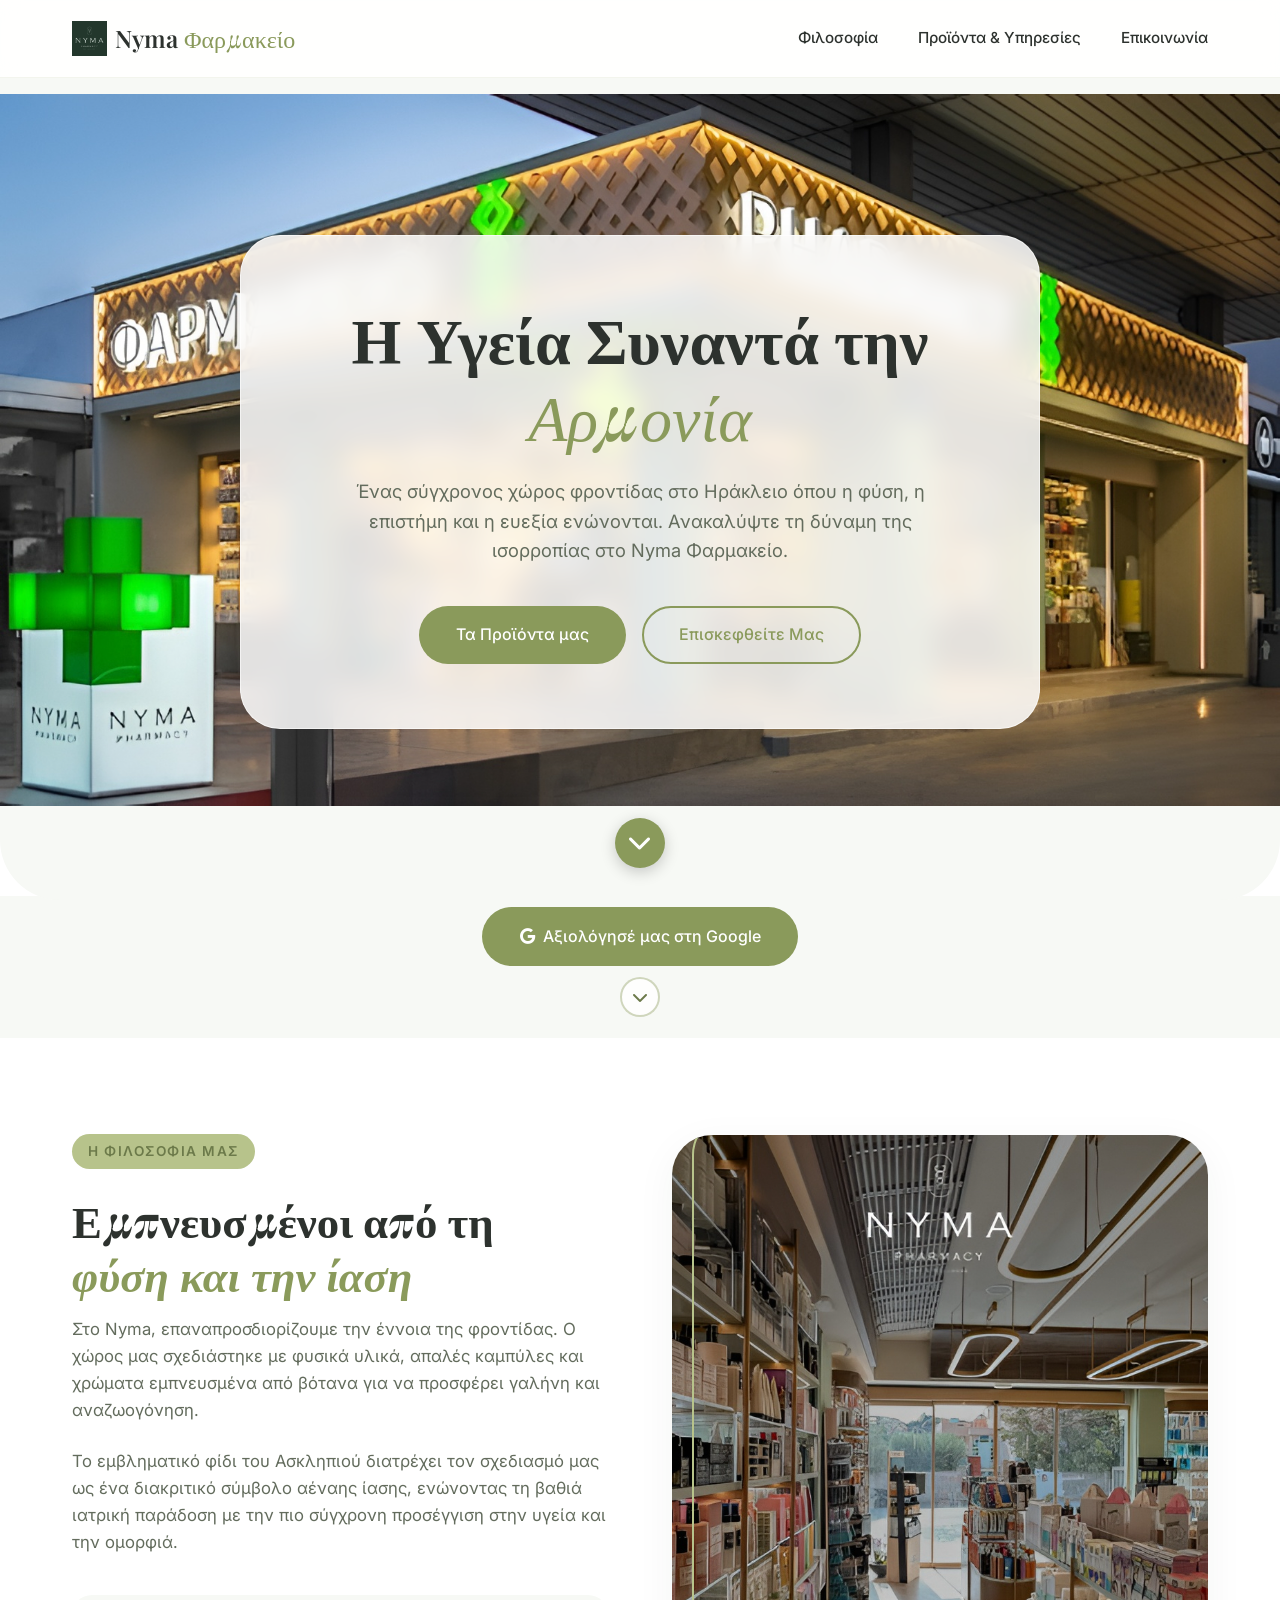
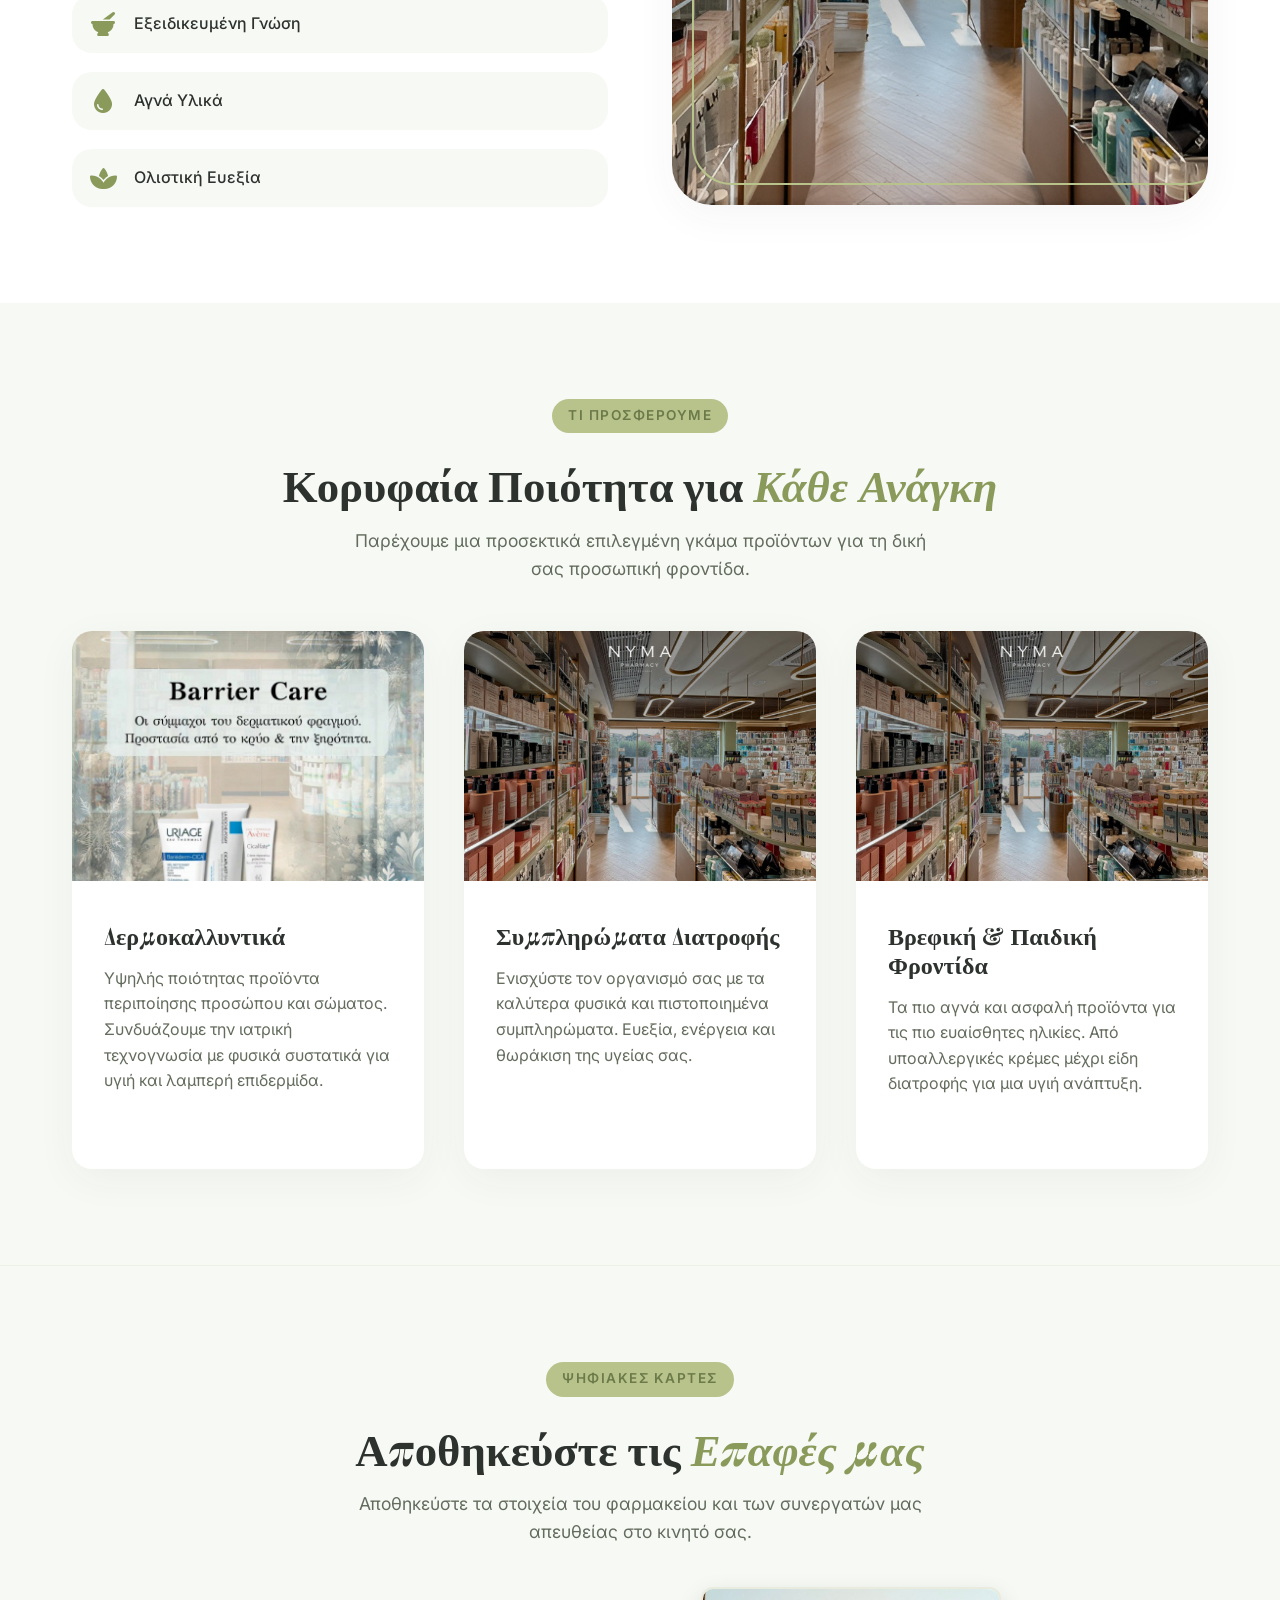
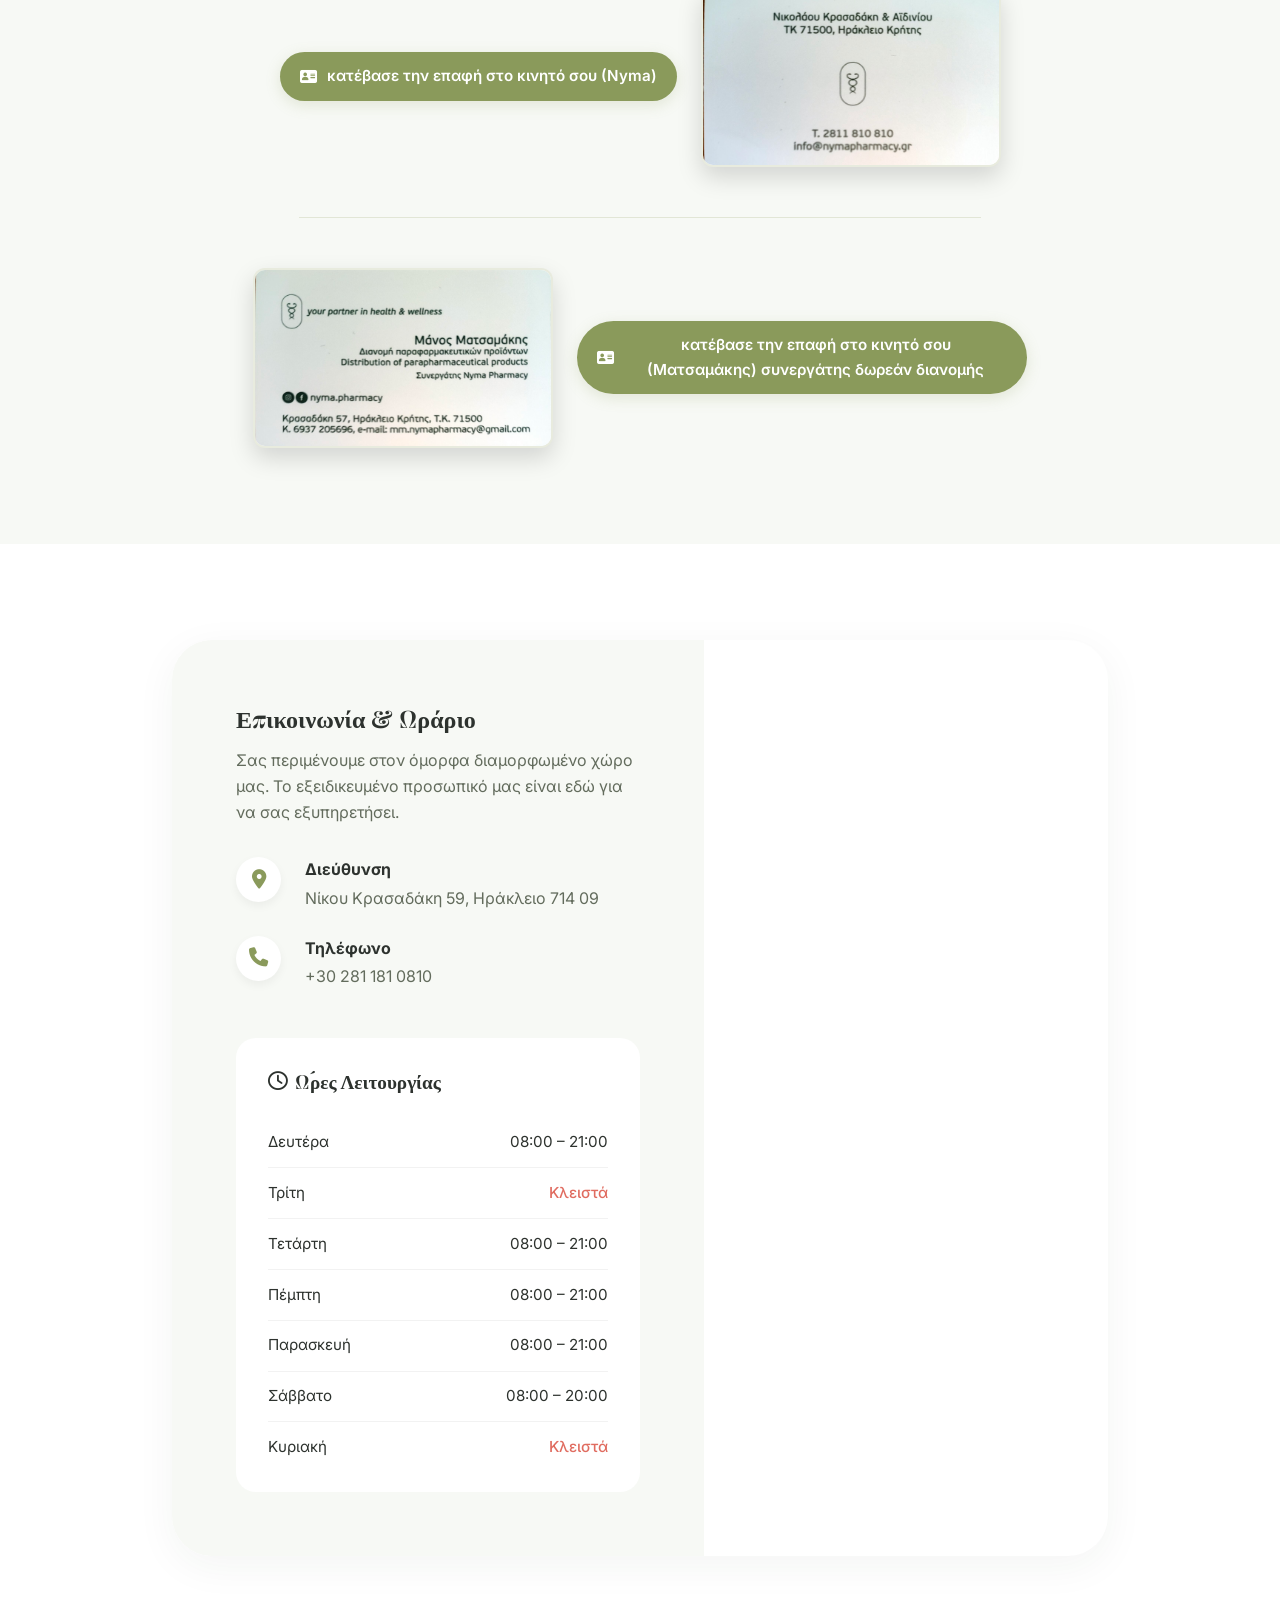
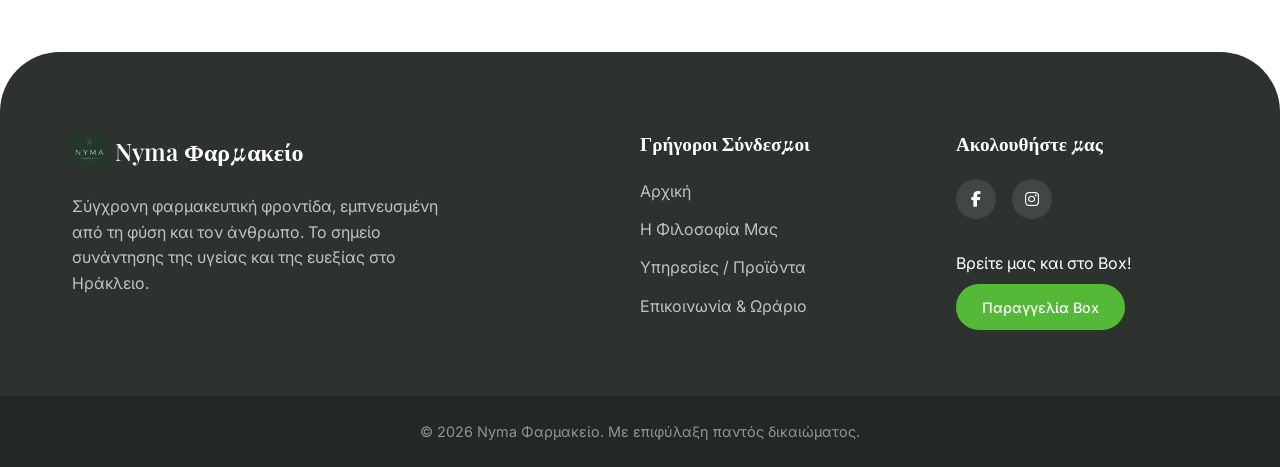
==== index.html @ ef1aa229 "Use real Nyma photos for service cards and remove stock imagery" ====
<!DOCTYPE html>
<html lang="el">
<head>
    <meta charset="UTF-8">
    <meta name="viewport" content="width=device-width, initial-scale=1.0">
    <title>Nyma Φαρμακείο | Ηράκλειο Κρήτης</title>
    <meta name="description" content="Nyma Φαρμακείο στο Ηράκλειο. Ευεξία, δερμοκαλλυντικά, συμπληρώματα διατροφής και βρεφική φροντίδα με επίκεντρο τον άνθρωπο και τη φύση.">
    
    <!-- Google Fonts -->
    <link rel="preconnect" href="https://fonts.googleapis.com">
    <link rel="preconnect" href="https://fonts.gstatic.com" crossorigin>
    <link href="https://fonts.googleapis.com/css2?family=Inter:wght@300;400;500;600&family=Playfair+Display:ital,wght@0,400;0,600;1,400&family=Montserrat:ital,wght@0,400;0,500;0,600;0,700;1,400;1,500&display=swap" rel="stylesheet">
    
    <!-- Font Awesome -->
    <link rel="stylesheet" href="https://cdnjs.cloudflare.com/ajax/libs/font-awesome/6.4.0/css/all.min.css">
    
    <link rel="stylesheet" href="assets/css/style.css?v=20260312b">
</head>
<body>

    <!-- Navigation -->
    <nav class="navbar" id="navbar">
        <div class="nav-container">
            <a href="#" class="logo">
                <img src="assets/images/real_logo.png" alt="Nyma" class="logo-icon" style="height: 35px; width: auto; object-fit: contain;">
                <span class="logo-text">Nyma <span class="logo-light">Φαρμακείο</span></span>
            </a>
            <div class="nav-links">
                <a href="#about">Φιλοσοφία</a>
                <a href="#services">Προϊόντα & Υπηρεσίες</a>
                <a href="#contact">Επικοινωνία</a>
            </div>
            <div class="mobile-menu-btn" id="mobileMenuBtn">
                <i class="fa-solid fa-bars"></i>
            </div>
        </div>
    </nav>

    <!-- Mobile Menu Overlay -->
    <div class="mobile-menu" id="mobileMenu">
        <div class="close-btn" id="closeMenuBtn"><i class="fa-solid fa-xmark"></i></div>
        <a href="#about" class="mobile-link">Φιλοσοφία</a>
        <a href="#services" class="mobile-link">Προϊόντα & Υπηρεσίες</a>
        <a href="#contact" class="mobile-link">Επικοινωνία</a>
    </div>

    <!-- Hero Section -->
    <header class="hero" id="home">
        <div class="hero-bg">
            <img src="assets/images/highres_storefront.png" alt="Εξωτερικό σύγχρονου φαρμακείου Nyma" class="hero-img" style="object-fit: contain; object-position: center; width: 100%; height: 100%; background-color: #f7f9f5;">
        </div>
        <div class="hero-content reveal-up">
            <div class="glass-card">
                <h1>Η Υγεία Συναντά την <span class="highlight">Αρμονία</span></h1>
                <p>Ένας σύγχρονος χώρος φροντίδας στο Ηράκλειο όπου η φύση, η επιστήμη και η ευεξία ενώνονται. Ανακαλύψτε τη δύναμη της ισορροπίας στο Nyma Φαρμακείο.</p>
                <div class="hero-buttons">
                    <a href="#services" class="btn btn-primary">Τα Προϊόντα μας</a>
                    <a href="#contact" class="btn btn-outline">Επισκεφθείτε Μας</a>
                </div>
            </div>
        </div>
        <div class="scroll-indicator">
            <a href="#about"><i class="fa-solid fa-chevron-down"></i></a>
        </div>
    </header>

    <!-- Quick Review CTA -->
    <section class="hero-review-strip">
        <div class="container text-center">
            <a href="https://search.google.com/local/writereview?placeid=ChIJ88dmMfpZmhQR6Gms7-CcqRM" target="_blank" rel="noopener noreferrer" class="btn btn-primary btn-review">
                <i class="fa-brands fa-google"></i>
                Αξιολόγησέ μας στη Google
            </a>
            <a href="#about" class="review-down-arrow" aria-label="Κάνε κύλιση προς τα κάτω">
                <i class="fa-solid fa-chevron-down"></i>
            </a>
        </div>
    </section>

    <!-- About Section -->
    <section class="about section-padding" id="about">
        <div class="container auto-grid">
            <div class="about-text reveal-left">
                <div class="section-badge">Η Φιλοσοφία Μας</div>
                <h2 class="section-title">Εμπνευσμένοι από τη <br><span>φύση και την ίαση</span></h2>
                <p>Στο Nyma, επαναπροσδιορίζουμε την έννοια της φροντίδας. Ο χώρος μας σχεδιάστηκε με φυσικά υλικά, απαλές καμπύλες και χρώματα εμπνευσμένα από βότανα για να προσφέρει γαλήνη και αναζωογόνηση.</p>
                <p>Το εμβληματικό φίδι του Ασκληπιού διατρέχει τον σχεδιασμό μας ως ένα διακριτικό σύμβολο αέναης ίασης, ενώνοντας τη βαθιά ιατρική παράδοση με την πιο σύγχρονη προσέγγιση στην υγεία και την ομορφιά.</p>
                <div class="about-features">
                    <div class="feature">
                        <i class="fa-solid fa-mortar-pestle"></i>
                        <span>Εξειδικευμένη Γνώση</span>
                    </div>
                    <div class="feature">
                        <i class="fa-solid fa-droplet"></i>
                        <span>Αγνά Υλικά</span>
                    </div>
                    <div class="feature">
                        <i class="fa-solid fa-spa"></i>
                        <span>Ολιστική Ευεξία</span>
                    </div>
                </div>
            </div>
            <div class="about-image-wrapper reveal-right">
                <div class="about-image-card">
                    <img src="assets/images/highres_interior.png" alt="Φαρμακείο Nyma - Φιλοσοφία">
                    <div class="aesthetic-shape"></div>
                </div>
            </div>
        </div>
    </section>

    <!-- Services/Products Section -->
    <section class="services section-padding bg-light" id="services">
        <div class="container">
            <div class="text-center reveal-up">
                <div class="section-badge">Τι Προσφέρουμε</div>
                <h2 class="section-title">Κορυφαία Ποιότητα για <span>Κάθε Ανάγκη</span></h2>
                <p class="section-subtitle">Παρέχουμε μια προσεκτικά επιλεγμένη γκάμα προϊόντων για τη δική σας προσωπική φροντίδα.</p>
            </div>
            
            <div class="services-grid mt-5">
                <!-- Card 1 -->
                <div class="service-card reveal-up" style="transition-delay: 0.1s;">
                    <div class="card-img-wrapper">
                        <img src="assets/images/skincare.jpg" alt="Δερμοκαλλυντικά που διατίθενται στο Nyma" class="card-img service-img-dermo">
                    </div>
                    <div class="card-content">
                        <h3>Δερμοκαλλυντικά</h3>
                        <p>Υψηλής ποιότητας προϊόντα περιποίησης προσώπου και σώματος. Συνδυάζουμε την ιατρική τεχνογνωσία με φυσικά συστατικά για υγιή και λαμπερή επιδερμίδα.</p>
                    </div>
                </div>
                
                <!-- Card 2 -->
                <div class="service-card reveal-up" style="transition-delay: 0.2s;">
                    <div class="card-img-wrapper">
                        <img src="assets/images/real_interior.jpg" alt="Συμπληρώματα διατροφής στο Nyma" class="card-img service-img-supplements">
                    </div>
                    <div class="card-content">
                        <h3>Συμπληρώματα Διατροφής</h3>
                        <p>Ενισχύστε τον οργανισμό σας με τα καλύτερα φυσικά και πιστοποιημένα συμπληρώματα. Ευεξία, ενέργεια και θωράκιση της υγείας σας.</p>
                    </div>
                </div>
                
                <!-- Card 3 -->
                <div class="service-card reveal-up" style="transition-delay: 0.3s;">
                    <div class="card-img-wrapper">
                        <img src="assets/images/real_interior.jpg" alt="Βρεφική και παιδική φροντίδα στο Nyma" class="card-img service-img-baby">
                    </div>
                    <div class="card-content">
                        <h3>Βρεφική & Παιδική Φροντίδα</h3>
                        <p>Τα πιο αγνά και ασφαλή προϊόντα για τις πιο ευαίσθητες ηλικίες. Από υποαλλεργικές κρέμες μέχρι είδη διατροφής για μια υγιή ανάπτυξη.</p>
                    </div>
                </div>
            </div>
        </div>
    </section>

    <!-- Digital Cards & VCF Downloads -->
    <section class="digital-cards section-padding bg-light" id="cards" style="background: #F7F9F5; border-top: 1px solid rgba(138, 154, 91, 0.1);">
        <div class="container text-center reveal-up">
            <div class="section-badge">Ψηφιακές Κάρτες</div>
            <h2 class="section-title">Αποθηκεύστε τις <span>Επαφές μας</span></h2>
            <p class="section-subtitle">Αποθηκεύστε τα στοιχεία του φαρμακείου και των συνεργατών μας απευθείας στο κινητό σας.</p>

            <div class="cards-wrapper" style="margin-top: 40px; align-items: stretch;">

                <div class="middle-block">
                    <a class="button" href="contact.vcf" download>
                        <i class="fa-solid fa-address-card"></i> κατέβασε την επαφή στο κινητό σου (Νyma)
                    </a>
                </div>

                <div class="card" style="box-shadow: 0 10px 25px rgba(0,0,0,0.15);">
                    <img src="Card_nyma.jpg" alt="Nyma Pharmacy (Back)">
                </div>
            </div>

            <div style="height: 1px; width: 60%; background: rgba(138, 154, 91, 0.2); margin: 50px auto;"></div>

            <div class="cards-wrapper">
                <div class="card" style="box-shadow: 0 10px 25px rgba(0,0,0,0.15);">
                    <img src="Card_Manos_Matsamakis.jpg" alt="Manos Matsamakis (Διανομή)">
                </div>
                <div class="middle-block">
                    <a class="button" href="matsamakis.vcf" download style="max-width: 450px;">
                        <i class="fa-solid fa-address-card"></i> κατέβασε την επαφή στο κινητό σου (Ματσαμάκης) συνεργάτης δωρεάν διανομής
                    </a>
                </div>
            </div>
        </div>
    </section>

    <!-- Info & Map Section -->
    <section class="contact section-padding" id="contact">
        <div class="container container-narrow reveal-up">
            <div class="contact-card">
                <div class="contact-info">
                    <h2>Επικοινωνία & Ωράριο</h2>
                    <p class="contact-desc">Σας περιμένουμε στον όμορφα διαμορφωμένο χώρο μας. Το εξειδικευμένο προσωπικό μας είναι εδώ για να σας εξυπηρετήσει.</p>
                    
                    <ul class="contact-details">
                        <li>
                            <div class="icon-box"><i class="fa-solid fa-location-dot"></i></div>
                            <div>
                                <strong>Διεύθυνση</strong>
                                <span>Νίκου Κρασαδάκη 59, Ηράκλειο 714 09</span>
                            </div>
                        </li>
                        <li>
                            <div class="icon-box"><i class="fa-solid fa-phone"></i></div>
                            <div>
                                <strong>Τηλέφωνο</strong>
                                <span><a href="tel:+302811810810">+30 281 181 0810</a></span>
                            </div>
                        </li>
                    </ul>

                    <div class="hours-box">
                        <h4 class="hours-title"><i class="fa-regular fa-clock"></i> Ώρες Λειτουργίας</h4>
                        <ul class="hours-list">
                            <li><span>Δευτέρα</span> <span>08:00 – 21:00</span></li>
                            <li><span>Τρίτη</span> <span class="closed">Κλειστά</span></li>
                            <li><span>Τετάρτη</span> <span>08:00 – 21:00</span></li>
                            <li><span>Πέμπτη</span> <span>08:00 – 21:00</span></li>
                            <li><span>Παρασκευή</span> <span>08:00 – 21:00</span></li>
                            <li><span>Σάββατο</span> <span>08:00 – 20:00</span></li>
                            <li><span>Κυριακή</span> <span class="closed">Κλειστά</span></li>
                        </ul>
                    </div>
                </div>
                <div class="contact-map">
                    <iframe src="https://maps.google.com/maps?width=100%25&amp;height=600&amp;hl=en&amp;q=%CE%9D%CE%AF%CE%BA%CE%BF%CF%85%20%CE%9A%CF%81%CE%B1%CF%83%CE%B1%CE%B4%CE%AC%CE%BA%CE%B7%2059,%20%CE%97%CF%81%CE%AC%CE%BA%CE%BB%CE%B5%CE%B9%CE%BF%20714%2009+(Nyma%20Pharmacy)&amp;t=&amp;z=17&amp;ie=UTF8&amp;iwloc=B&amp;output=embed" width="100%" height="100%" style="border:0;" allowfullscreen="" loading="lazy" referrerpolicy="no-referrer-when-downgrade"></iframe>
                </div>
            </div>
        </div>
    </section>

    <!-- Footer -->
    <footer class="footer">
        <div class="container footer-content">
            <div class="footer-brand">
                <a href="#" class="logo footer-logo">
                    <img src="assets/images/real_logo.png" alt="Nyma" class="logo-icon" style="height: 35px; width: auto; object-fit: contain;">
                    <span class="logo-text">Nyma Φαρμακείο</span>
                </a>
                <p>Σύγχρονη φαρμακευτική φροντίδα, εμπνευσμένη από τη φύση και τον άνθρωπο. Το σημείο συνάντησης της υγείας και της ευεξίας στο Ηράκλειο.</p>
            </div>
            <div class="footer-links">
                <h4>Γρήγοροι Σύνδεσμοι</h4>
                <ul>
                    <li><a href="#home">Αρχική</a></li>
                    <li><a href="#about">Η Φιλοσοφία Μας</a></li>
                    <li><a href="#services">Υπηρεσίες / Προϊόντα</a></li>
                    <li><a href="#contact">Επικοινωνία & Ωράριο</a></li>
                </ul>
            </div>
            <div class="footer-social">
                <h4>Ακολουθήστε μας</h4>
                <div class="social-icons">
                    <a href="https://www.facebook.com/nyma.pharmacy" target="_blank" rel="noopener noreferrer"><i class="fa-brands fa-facebook-f"></i></a>
                    <a href="https://www.instagram.com/nyma_pharmacy/" target="_blank" rel="noopener noreferrer"><i class="fa-brands fa-instagram"></i></a>
                </div>
                <div class="wolt-delivery">
                    <p>Βρείτε μας και στο Box!</p>
                    <a href="https://box.gr/delivery/irakleio-kritis/nyma-pharmacy/" target="_blank" rel="noopener noreferrer" class="btn btn-primary btn-sm mt-2" style="background-color: #55b938; border-color: #55b938; color: white;">Παραγγελία Box</a>
                </div>
            </div>
        </div>
        <div class="footer-bottom">
            <div class="container text-center">
                <p>&copy; 2026 Nyma Φαρμακείο. Με επιφύλαξη παντός δικαιώματος.</p>
            </div>
        </div>
    </footer>

    <!-- Floating Mobile Action Bar -->
    <div class="mobile-action-bar">
        <a href="tel:+302811810810" class="action-item"><i class="fa-solid fa-phone"></i><span>Κλήση</span></a>
        <a href="https://maps.google.com/?q=Nikos+Krasadaki+59,+Iraklio+714+09" target="_blank" class="action-item"><i class="fa-solid fa-location-dot"></i><span>Χάρτης</span></a>
        <a href="https://box.gr/delivery/irakleio-kritis/nyma-pharmacy/" target="_blank" class="action-item box-btn"><i class="fa-solid fa-box"></i><span>Box</span></a>
        <a href="https://search.google.com/local/writereview?placeid=ChIJ88dmMfpZmhQR6Gms7-CcqRM" target="_blank" rel="noopener noreferrer" class="action-item review-btn"><i class="fa-brands fa-google"></i><span>Review</span></a>
        <a href="contact.vcf" download class="action-item"><i class="fa-solid fa-address-card"></i><span>Επαφή</span></a>
    </div>

    <script src="assets/js/main.js?v=20260312b"></script>
</body>
</html>
---- assets/css/style.css ----
/* variables */
:root {
    /* Colors */
    --primary: #8A9A5B; /* Sage Green */
    --primary-dark: #6C7A4A;
    --primary-light: #B7C38B;
    --bg-light: #F7F9F5; /* Soft beige/green tint */
    --bg-white: #FFFFFF;
    --text-main: #2D322E; /* Dark olive */
    --text-muted: #636C5D;
    
    /* Typography */
    --font-heading: 'Playfair Display', serif;
    --font-body: 'Inter', sans-serif;
    
    /* Spacing & Utilities */
    --radius-sm: 8px;
    --radius-md: 20px;
    --radius-lg: 40px;
    --radius-pill: 100px;
    --shadow-soft: 0 10px 40px rgba(45, 50, 46, 0.05);
    --shadow-hover: 0 15px 50px rgba(138, 154, 91, 0.15);
    --transition: all 0.4s cubic-bezier(0.16, 1, 0.3, 1);
}

/* Reset & Base */
* {
    margin: 0;
    padding: 0;
    box-sizing: border-box;
}

html {
    scroll-behavior: smooth;
    font-size: 16px;
}

body {
    font-family: var(--font-body);
    color: var(--text-main);
    background-color: var(--bg-white);
    line-height: 1.6;
    overflow-x: hidden;
}

h1, h2, h3, h4, h5, h6 {
    font-family: var(--font-heading);
    color: var(--text-main);
    line-height: 1.2;
}

a {
    text-decoration: none;
    color: inherit;
    transition: var(--transition);
}

ul {
    list-style: none;
}

/* Utilities */
.container {
    max-width: 1200px;
    margin: 0 auto;
    padding: 0 2rem;
}

.container-narrow {
    max-width: 1000px;
}

.section-padding {
    padding: 6rem 0;
}

.text-center {
    text-align: center;
}

.mt-2 { margin-top: 0.5rem; }
.mt-5 { margin-top: 3rem; }

.bg-light {
    background-color: var(--bg-light);
}

.section-title {
    font-size: 2.8rem;
    margin-bottom: 1rem;
}

.section-title span {
    color: var(--primary);
    font-style: italic;
}

.section-subtitle {
    font-size: 1.1rem;
    color: var(--text-muted);
    max-width: 600px;
    margin: 0 auto;
}

.section-badge {
    display: inline-block;
    padding: 0.4rem 1rem;
    background-color: var(--primary-light);
    color: var(--primary-dark);
    font-size: 0.85rem;
    font-weight: 600;
    text-transform: uppercase;
    letter-spacing: 1.5px;
    border-radius: var(--radius-pill);
    margin-bottom: 1.5rem;
}

/* Typography styles */
.highlight {
    color: var(--primary);
    font-style: italic;
    font-weight: 500;
}

/* Buttons */
.btn {
    display: inline-block;
    padding: 0.9rem 2.2rem;
    font-weight: 500;
    border-radius: var(--radius-pill);
    cursor: pointer;
    text-align: center;
    border: 2px solid transparent;
}

.btn-sm {
    padding: 0.6rem 1.5rem;
    font-size: 0.9rem;
}

.btn-primary {
    background-color: var(--primary);
    color: white;
}

.btn-primary:hover {
    background-color: var(--primary-dark);
    transform: translateY(-2px);
    box-shadow: 0 8px 20px rgba(138, 154, 91, 0.3);
}

.btn-outline {
    background-color: transparent;
    border-color: var(--primary);
    color: var(--primary);
}

.btn-outline:hover {
    background-color: var(--primary);
    color: white;
}

/* Navbar */
.navbar {
    position: fixed;
    top: 0;
    left: 0;
    width: 100%;
    z-index: 1000;
    background-color: rgba(255, 255, 255, 0.9);
    backdrop-filter: blur(10px);
    -webkit-backdrop-filter: blur(10px);
    padding: 1.2rem 0;
    transition: var(--transition);
    border-bottom: 1px solid rgba(138, 154, 91, 0.1);
}

.navbar.scrolled {
    padding: 0.8rem 0;
    box-shadow: var(--shadow-soft);
}

.nav-container {
    max-width: 1200px;
    margin: 0 auto;
    padding: 0 2rem;
    display: flex;
    justify-content: space-between;
    align-items: center;
}

.logo {
    display: flex;
    align-items: center;
    gap: 0.5rem;
    font-family: var(--font-heading);
    font-size: 1.5rem;
    font-weight: 600;
}

.logo-icon {
    color: var(--primary);
    font-size: 1.4rem;
}

.logo-light {
    font-weight: 400;
    color: var(--primary);
}

.nav-links {
    display: flex;
    gap: 2.5rem;
}

.nav-links a {
    font-size: 0.95rem;
    font-weight: 500;
    color: var(--text-main);
    position: relative;
}

.nav-links a::after {
    content: '';
    position: absolute;
    bottom: -4px;
    left: 0;
    width: 0;
    height: 2px;
    background-color: var(--primary);
    transition: var(--transition);
}

.nav-links a:hover::after, .nav-links a.active::after {
    width: 100%;
}

.nav-links a:hover, .nav-links a.active {
    color: var(--primary);
}

.mobile-menu-btn {
    display: none;
    font-size: 1.5rem;
    cursor: pointer;
    color: var(--text-main);
}

/* Mobile Menu */
.mobile-menu {
    position: fixed;
    top: 0;
    right: -100%;
    width: 100%;
    height: 100vh;
    background-color: var(--bg-white);
    z-index: 2000;
    display: flex;
    flex-direction: column;
    justify-content: center;
    align-items: center;
    gap: 2rem;
    transition: var(--transition);
}

.mobile-menu.active {
    right: 0;
}

.close-btn {
    position: absolute;
    top: 2rem;
    right: 2rem;
    font-size: 1.8rem;
    cursor: pointer;
}

.mobile-link {
    font-family: var(--font-heading);
    font-size: 2rem;
    font-weight: 500;
}

.mobile-link:hover {
    color: var(--primary);
}

/* Hero Section */
.hero {
    position: relative;
    min-height: 100vh;
    display: flex;
    align-items: center;
    justify-content: center;
    padding: 6rem 2rem 2rem;
    border-bottom-left-radius: 60px;
    border-bottom-right-radius: 60px;
    overflow: hidden;
}

.hero-bg {
    position: absolute;
    top: 0;
    left: 0;
    width: 100%;
    height: 100%;
    z-index: 1;
}

.hero-img {
    width: 100%;
    height: 100%;
    object-fit: cover;
    object-position: center;
}

/* Glassmorphism card for hero */
.hero-content {
    position: relative;
    z-index: 2;
    width: 100%;
    max-width: 800px;
}

.glass-card {
    background: rgba(255, 255, 255, 0.85);
    backdrop-filter: blur(12px);
    -webkit-backdrop-filter: blur(12px);
    padding: 4rem 3rem;
    border-radius: var(--radius-lg);
    border: 1px solid rgba(255, 255, 255, 0.6);
    box-shadow: 0 25px 50px rgba(0,0,0,0.1);
    text-align: center;
}

.hero h1 {
    font-size: 4rem;
    margin-bottom: 1.5rem;
}

.hero p {
    font-size: 1.15rem;
    color: var(--text-muted);
    margin-bottom: 2.5rem;
    max-width: 600px;
    margin-left: auto;
    margin-right: auto;
}

.hero-buttons {
    display: flex;
    justify-content: center;
    gap: 1rem;
}

.hero-review-strip {
    background: var(--bg-light);
    padding: 0.7rem 0 1.35rem;
    margin-top: -0.25rem;
}

.review-down-arrow {
    margin: 0.7rem auto 0;
    width: 40px;
    height: 40px;
    border-radius: 50%;
    display: flex;
    align-items: center;
    justify-content: center;
    color: var(--primary-dark);
    border: 2px solid rgba(138, 154, 91, 0.4);
    background: rgba(255, 255, 255, 0.8);
    animation: reviewArrowBounce 1.8s infinite;
}

.review-down-arrow:hover {
    background: rgba(255, 255, 255, 1);
    border-color: rgba(138, 154, 91, 0.7);
}

@keyframes reviewArrowBounce {
    0%, 20%, 50%, 80%, 100% { transform: translateY(0); }
    40% { transform: translateY(6px); }
    60% { transform: translateY(3px); }
}

.scroll-indicator {
    position: absolute;
    bottom: 2rem;
    left: 50%;
    transform: translateX(-50%);
    z-index: 2;
    animation: bounce 2s infinite;
    font-size: 1.5rem;
    color: white;
    background: var(--primary);
    width: 50px;
    height: 50px;
    display: flex;
    align-items: center;
    justify-content: center;
    border-radius: 50%;
    box-shadow: 0 4px 15px rgba(0,0,0,0.2);
}

@keyframes bounce {
    0%, 20%, 50%, 80%, 100% { transform: translateY(0) translateX(-50%); }
    40% { transform: translateY(-15px) translateX(-50%); }
    60% { transform: translateY(-7px) translateX(-50%); }
}

/* Auto Grid (About) */
.auto-grid {
    display: grid;
    grid-template-columns: 1fr 1fr;
    gap: 4rem;
    align-items: center;
}

.about-text p {
    color: var(--text-muted);
    margin-bottom: 1.5rem;
    font-size: 1.05rem;
}

.about-features {
    display: grid;
    grid-template-columns: 1fr;
    gap: 1.2rem;
    margin-top: 2.5rem;
}

.feature {
    display: flex;
    align-items: center;
    gap: 1rem;
    padding: 1rem;
    background-color: var(--bg-light);
    border-radius: var(--radius-md);
    font-weight: 500;
}

.feature i {
    color: var(--primary);
    font-size: 1.5rem;
    width: 30px;
    text-align: center;
}

.about-image-wrapper {
    position: relative;
}

.about-image-card {
    position: relative;
    border-radius: var(--radius-lg);
    overflow: hidden;
    box-shadow: var(--shadow-soft);
    z-index: 2;
    aspect-ratio: 4/5;
}

.about-image-card img {
    width: 100%;
    height: 100%;
    object-fit: cover;
}

.aesthetic-shape {
    position: absolute;
    top: -20px;
    right: -20px;
    width: 100%;
    height: 100%;
    border: 2px solid var(--primary-light);
    border-radius: var(--radius-lg);
    z-index: 1;
}

/* Services section */
.services-grid {
    display: grid;
    grid-template-columns: repeat(3, 1fr);
    gap: 2.5rem;
}

.service-card {
    background: var(--bg-white);
    border-radius: var(--radius-md);
    overflow: hidden;
    box-shadow: var(--shadow-soft);
    position: relative;
    transition: var(--transition);
    height: 100%;
    display: flex;
    flex-direction: column;
}

.service-card:hover {
    transform: translateY(-10px);
    box-shadow: var(--shadow-hover);
}

.card-img-wrapper {
    height: 250px;
    overflow: hidden;
}

.card-img {
    width: 100%;
    height: 100%;
    object-fit: cover;
    transition: transform 0.6s ease;
}

.service-img-dermo {
    object-position: center;
}

.service-img-supplements {
    object-position: 68% center;
}

.service-img-baby {
    object-position: 88% center;
}

.service-card:hover .card-img {
    transform: scale(1.05);
}

.card-content {
    padding: 2.5rem 2rem;
    flex-grow: 1;
    display: flex;
    flex-direction: column;
}

.card-content h3 {
    font-size: 1.5rem;
    margin-bottom: 1rem;
}

.card-content p {
    color: var(--text-muted);
    margin-bottom: 2rem;
    flex-grow: 1;
}

.card-link {
    color: var(--primary);
    font-weight: 600;
    display: flex;
    align-items: center;
    gap: 0.5rem;
    text-transform: uppercase;
    font-size: 0.85rem;
    letter-spacing: 1px;
}

.card-link i {
    transition: var(--transition);
}

.card-link:hover i {
    transform: translateX(5px);
}

/* Digital Cards Section */
.cards-wrapper {
    display: flex;
    flex-direction: row;
    flex-wrap: wrap;
    gap: 24px;
    justify-content: center;
    align-items: center;
    width: 100%;
}

/* Image Cards */
.card {
    width: 300px; /* Reduced from 320px */
    height: 180px; /* Reduced from 200px to maintain aspect ratio */
    border-radius: 12px;
    overflow: hidden;
    background: #ffffff;
    border: 2px solid rgba(138, 154, 91, 0.2);
    display: flex;
    justify-content: center;
    align-items: center;
}

.card img {
    width: 100%;
    height: 100%;
    object-fit: cover;
    display: block;
}

/* Pure HTML/CSS Business Cards */
.biz-card {
    background: #ffffff;
    width: 400px; /* Closer to business card aspect ratio 85x55 = ~1.54 */
    height: 250px;
    border-radius: 12px;
    box-shadow: 0 10px 30px rgba(0,0,0,0.06);
    position: relative;
    font-family: 'Montserrat', sans-serif;
    color: #2F3E35; /* Authentic print dark muted green */
    border: 1px solid rgba(0,0,0,0.04);
    text-align: left;
    box-sizing: border-box;
    display: flex;
    flex-direction: column;
}

/* Nyma Card */
.nyma-card {
    text-align: center;
    padding: 35px 30px;
    justify-content: space-between;
}
.nyma-card .n-top {
    font-size: 0.9rem;
    font-weight: 500;
    line-height: 1.5;
    letter-spacing: 0.2px;
}
.nyma-card .n-middle {
    margin: 15px 0;
    display: flex;
    justify-content: center;
    align-items: center;
}
.nyma-card .n-bottom {
    font-size: 0.85rem;
    font-weight: 500;
    line-height: 1.6;
    letter-spacing: 0.3px;
}

/* Matsamakis Card */
.matsamakis-card {
    padding: 30px;
}
.matsamakis-card .m-top {
    position: absolute;
    top: 25px;
    left: 25px;
    display: flex;
    align-items: center;
    gap: 12px;
}
.m-logo {
    display: flex;
    align-items: center;
    justify-content: center;
    color: #2F3E35;
}
.m-slogan {
    font-style: italic;
    font-size: 0.8rem;
    font-weight: 500;
    letter-spacing: 0.2px;
    color: #2F3E35;
    margin-top: 2px;
}

.matsamakis-card .m-middle {
    text-align: right;
    margin-top: 45px; /* Push down to middle right */
    width: 100%;
}
.matsamakis-card .m-name {
    font-size: 1.3rem;
    font-weight: 600;
    letter-spacing: 0.3px;
    margin-bottom: 2px;
}
.matsamakis-card .m-role {
    font-size: 0.8rem;
    font-weight: 500;
    margin-bottom: 1px;
}
.matsamakis-card .m-role-eng {
    font-size: 0.75rem;
    font-weight: 400;
    margin-bottom: 6px;
}
.matsamakis-card .m-company {
    font-size: 0.8rem;
    font-weight: 600;
}

.matsamakis-card .m-bottom {
    position: absolute;
    bottom: 25px;
    left: 25px;
    right: 25px;
    font-size: 0.75rem;
    font-weight: 500;
    line-height: 1.5;
    letter-spacing: 0.2px;
    display: flex;
    flex-direction: column;
    align-items: flex-start;
}
.matsamakis-card .m-social {
    display: flex;
    align-items: center;
    gap: 8px;
    margin-bottom: 10px;
    font-weight: 600;
    font-size: 0.85rem;
}
.m-icon {
    background-color: #2F3E35;
    color: #ffffff;
    border-radius: 50%;
    width: 20px;
    height: 20px;
    display: inline-flex;
    align-items: center;
    justify-content: center;
    font-size: 0.65rem;
}
.m-address, .m-phone {
    width: 100%;
    text-align: left;
}

.middle-block {
    display: flex;
    flex-direction: column;
    align-items: center;
    justify-content: center;
    min-width: 250px;
    text-align: center;
    gap: 12px;
}

.button {
    display: flex;
    align-items: center;
    justify-content: center;
    gap: 10px;
    width: 100%;
    padding: 12px 20px;
    border-radius: var(--radius-pill);
    border: none;
    background: var(--primary);
    color: #ffffff;
    font-size: 0.95rem;
    font-weight: 600;
    text-decoration: none;
    transition: var(--transition);
    box-shadow: 0 4px 15px rgba(138, 154, 91, 0.2);
}

.button:hover {
    background: var(--primary-dark);
    transform: translateY(-2px);
    box-shadow: 0 8px 20px rgba(138, 154, 91, 0.3);
}

.btn-box { background: #55b938; box-shadow: 0 4px 15px rgba(85, 185, 56, 0.2); }
.btn-box:hover { background: #4ca632; }

.hint {
    font-size: 0.8rem;
    color: var(--text-muted);
    max-width: 240px;
    margin-top: 5px;
}

/* Info Section */
.contact-card {
    display: flex;
    background: var(--bg-white);
    border-radius: var(--radius-lg);
    overflow: hidden;
    box-shadow: var(--shadow-soft);
}

.contact-info {
    flex: 1;
    padding: 4rem;
    background-color: var(--bg-light);
}

.contact-map {
    flex: 1;
    min-height: 400px;
}

.contact-desc {
    color: var(--text-muted);
    margin: 1rem 0 2rem;
}

.contact-details {
    margin-bottom: 3rem;
}

.contact-details li {
    display: flex;
    align-items: flex-start;
    gap: 1.5rem;
    margin-bottom: 1.5rem;
}

.icon-box {
    width: 45px;
    height: 45px;
    background-color: var(--bg-white);
    border-radius: 50%;
    display: flex;
    align-items: center;
    justify-content: center;
    color: var(--primary);
    font-size: 1.2rem;
    box-shadow: 0 4px 10px rgba(0,0,0,0.05);
}

.contact-details strong {
    display: block;
    margin-bottom: 0.2rem;
}

.contact-details span {
    color: var(--text-muted);
}

.btn-review {
    display: inline-flex;
    align-items: center;
    gap: 0.5rem;
}

.hours-box {
    background: var(--bg-white);
    padding: 2rem;
    border-radius: var(--radius-md);
}

.hours-title {
    display: flex;
    align-items: center;
    gap: 0.5rem;
    margin-bottom: 1.5rem;
    font-size: 1.2rem;
}

.hours-list li {
    display: flex;
    justify-content: space-between;
    padding: 0.8rem 0;
    border-bottom: 1px solid rgba(0,0,0,0.05);
    font-size: 0.95rem;
}

.hours-list li:last-child {
    border-bottom: none;
    padding-bottom: 0;
}

.closed {
    color: #e06c60;
    font-weight: 500;
}

/* Footer */
.footer {
    background-color: var(--text-main);
    color: white;
    padding: 5rem 0 0;
    border-top-left-radius: 60px;
    border-top-right-radius: 60px;
}

.footer-content {
    display: grid;
    grid-template-columns: 2fr 1fr 1fr;
    gap: 4rem;
    margin-bottom: 4rem;
}

.footer-logo {
    color: white;
    margin-bottom: 1.5rem;
}

.footer-logo .logo-light {
    color: var(--primary-light);
}

.footer-brand p {
    color: rgba(255, 255, 255, 0.7);
    max-width: 400px;
}

.footer h4 {
    font-size: 1.2rem;
    margin-bottom: 1.5rem;
    font-family: var(--font-heading);
    color: white;
}

.footer-links ul li {
    margin-bottom: 0.8rem;
}

.footer-links a {
    color: rgba(255, 255, 255, 0.7);
}

.footer-links a:hover {
    color: var(--primary-light);
    padding-left: 5px;
}

.social-icons {
    display: flex;
    gap: 1rem;
    margin-bottom: 2rem;
}

.social-icons a {
    width: 40px;
    height: 40px;
    border-radius: 50%;
    background: rgba(255,255,255,0.1);
    display: flex;
    align-items: center;
    justify-content: center;
    color: white;
}

.social-icons a:hover {
    background: var(--primary);
    transform: translateY(-3px);
}

.footer-bottom {
    background-color: rgba(0,0,0,0.2);
    padding: 1.5rem 0;
    font-size: 0.9rem;
    color: rgba(255,255,255,0.5);
}

/* Animations */
.reveal-up {
    opacity: 0;
    transform: translateY(40px);
    transition: all 0.8s ease-out;
}

.reveal-left {
    opacity: 0;
    transform: translateX(-40px);
    transition: all 0.8s ease-out;
}

.reveal-right {
    opacity: 0;
    transform: translateX(40px);
    transition: all 0.8s ease-out;
}

.reveal-up.active, 
.reveal-left.active, 
.reveal-right.active {
    opacity: 1;
    transform: translate(0);
}

/* Media Queries */
@media (max-width: 1024px) {
    .hero h1 { font-size: 3.2rem; }
    .auto-grid { gap: 2rem; }
    .contact-card { flex-direction: column; }
    .contact-map { min-height: 300px; }
    
    .cards-wrapper { flex-direction: column; gap: 30px; }
    .card { width: 100%; max-width: 380px; height: auto; aspect-ratio: 1.6 / 1; }
    .middle-block { width: 100%; max-width: 380px; }
}

@media (max-width: 768px) {
    .nav-links { display: none; }
    .mobile-menu-btn { display: block; }
    
    .hero {
        min-height: 78vh;
        padding: 5.1rem 0.8rem 1.2rem;
    }
    .hero-content {
        max-width: 92%;
        margin-top: 0;
    }
    .hero h1 {
        font-size: clamp(1.7rem, 7.9vw, 2.05rem);
        line-height: 1.14;
        margin-bottom: 0.75rem;
    }
    .hero p {
        font-size: 0.88rem;
        line-height: 1.38;
        margin-bottom: 0.9rem;
        max-width: 100%;
        display: block;
        overflow: visible;
    }
    .glass-card {
        padding: 1.2rem 1rem;
        margin: 0 auto;
        border-radius: 20px;
        background: rgba(255, 255, 255, 0.68);
        backdrop-filter: blur(6px);
        -webkit-backdrop-filter: blur(6px);
    }
    .hero-buttons {
        flex-direction: column;
        align-items: center;
        justify-content: center;
        gap: 0.6rem;
    }
    .hero-buttons .btn {
        width: min(100%, 240px);
        min-width: auto;
        padding: 0.62rem 0.9rem;
        font-size: 0.86rem;
        line-height: 1.2;
    }
    .hero-review-strip {
        padding: 0.45rem 0 0.95rem;
    }
    .btn-review {
        width: min(100%, 320px);
        padding: 0.7rem 1rem;
        font-size: 0.9rem;
        justify-content: center;
    }
    .review-down-arrow {
        margin-top: 0.55rem;
        width: 34px;
        height: 34px;
    }
    .scroll-indicator { display: none; }
    
    .auto-grid { grid-template-columns: 1fr; }
    .about-image-wrapper { order: -1; max-width: 400px; margin: 0 auto; }
    
    .services-grid { grid-template-columns: 1fr; }
    
    .footer-content { grid-template-columns: 1fr; gap: 2.5rem; }
    .contact-info { padding: 2.5rem 1.5rem; }
    
    .section-title { font-size: 2rem; }
    
    .section-padding { padding: 3rem 0; }
    p { font-size: 0.95rem; line-height: 1.4; }
    .about-features { gap: 0.8rem; margin-top: 1.5rem; }
    .feature { padding: 0.8rem; }
    
    .mobile-action-bar {
        display: flex;
    }
    
    /* Add padding to body to prevent action bar covering content */
    body { padding-bottom: 70px; }
}

/* Floating Mobile Action Bar */
.mobile-action-bar {
    display: none; /* hidden on desktop */
    position: fixed;
    bottom: 0;
    left: 0;
    width: 100%;
    background: var(--bg-white);
    box-shadow: 0 -4px 15px rgba(0,0,0,0.08);
    z-index: 1000;
    padding: 0.5rem 0;
    justify-content: space-around;
    align-items: center;
    border-top: 1px solid rgba(0,0,0,0.05);
}

.action-item {
    display: flex;
    flex-direction: column;
    align-items: center;
    justify-content: center;
    color: var(--text-muted);
    font-size: 0.75rem;
    gap: 0.3rem;
    flex: 1;
}

.action-item i {
    font-size: 1.25rem;
    color: var(--primary);
}

.action-item:hover, .action-item:active {
    color: var(--primary-dark);
}

.action-item.box-btn i {
    color: #55b938;
}

.action-item.review-btn i {
    color: #db4437;
}
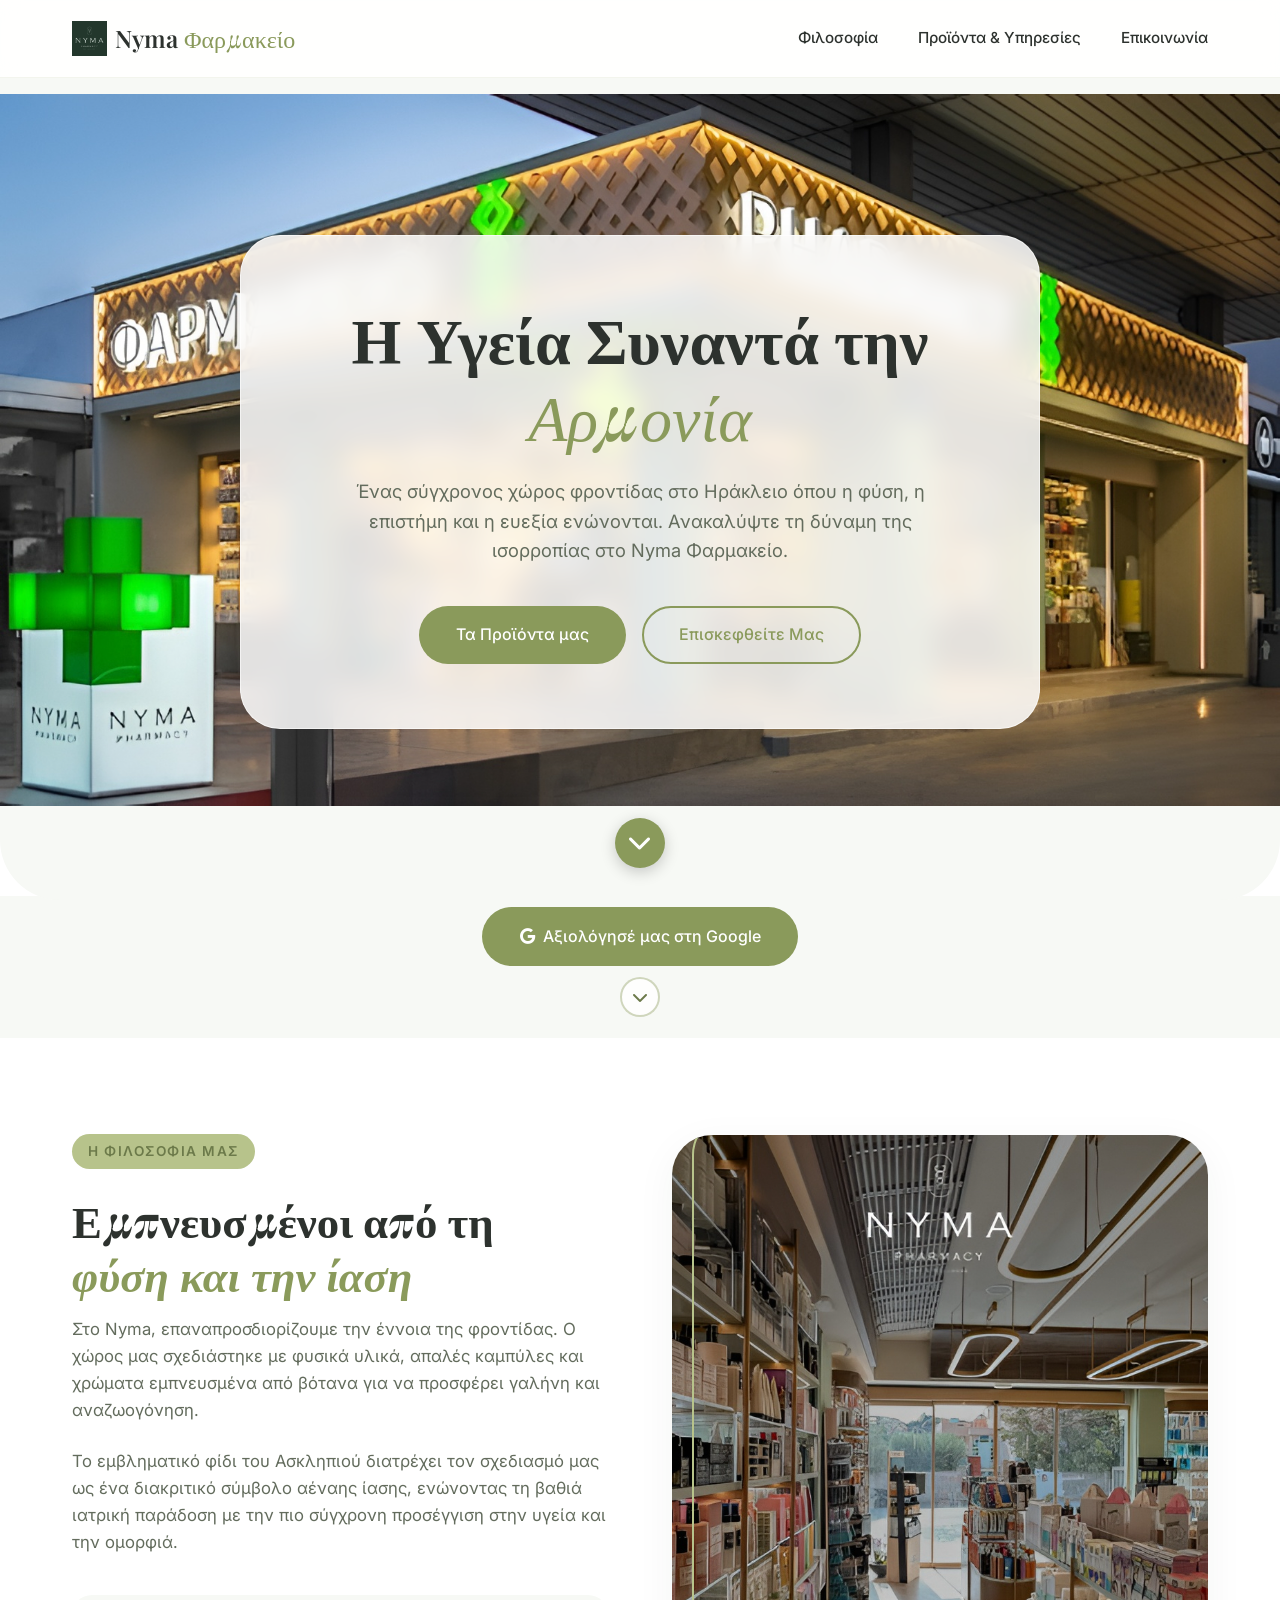
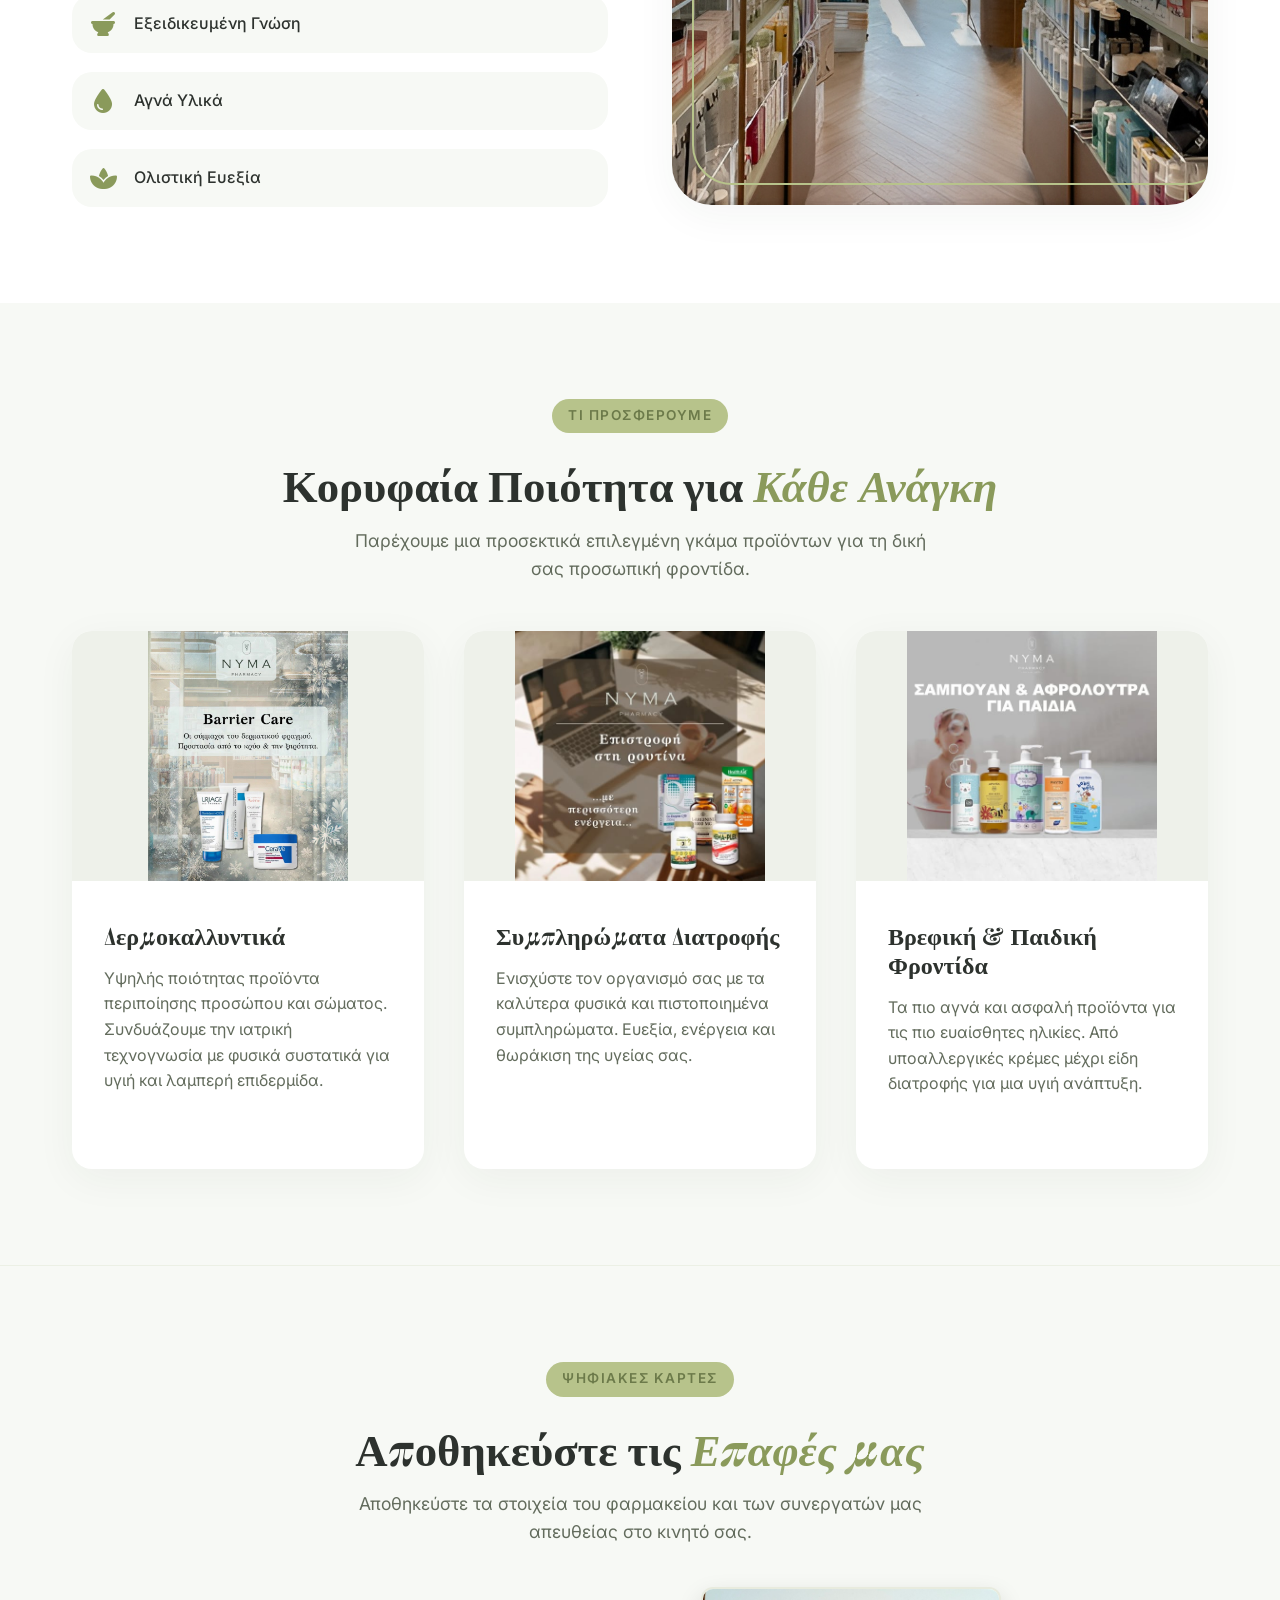
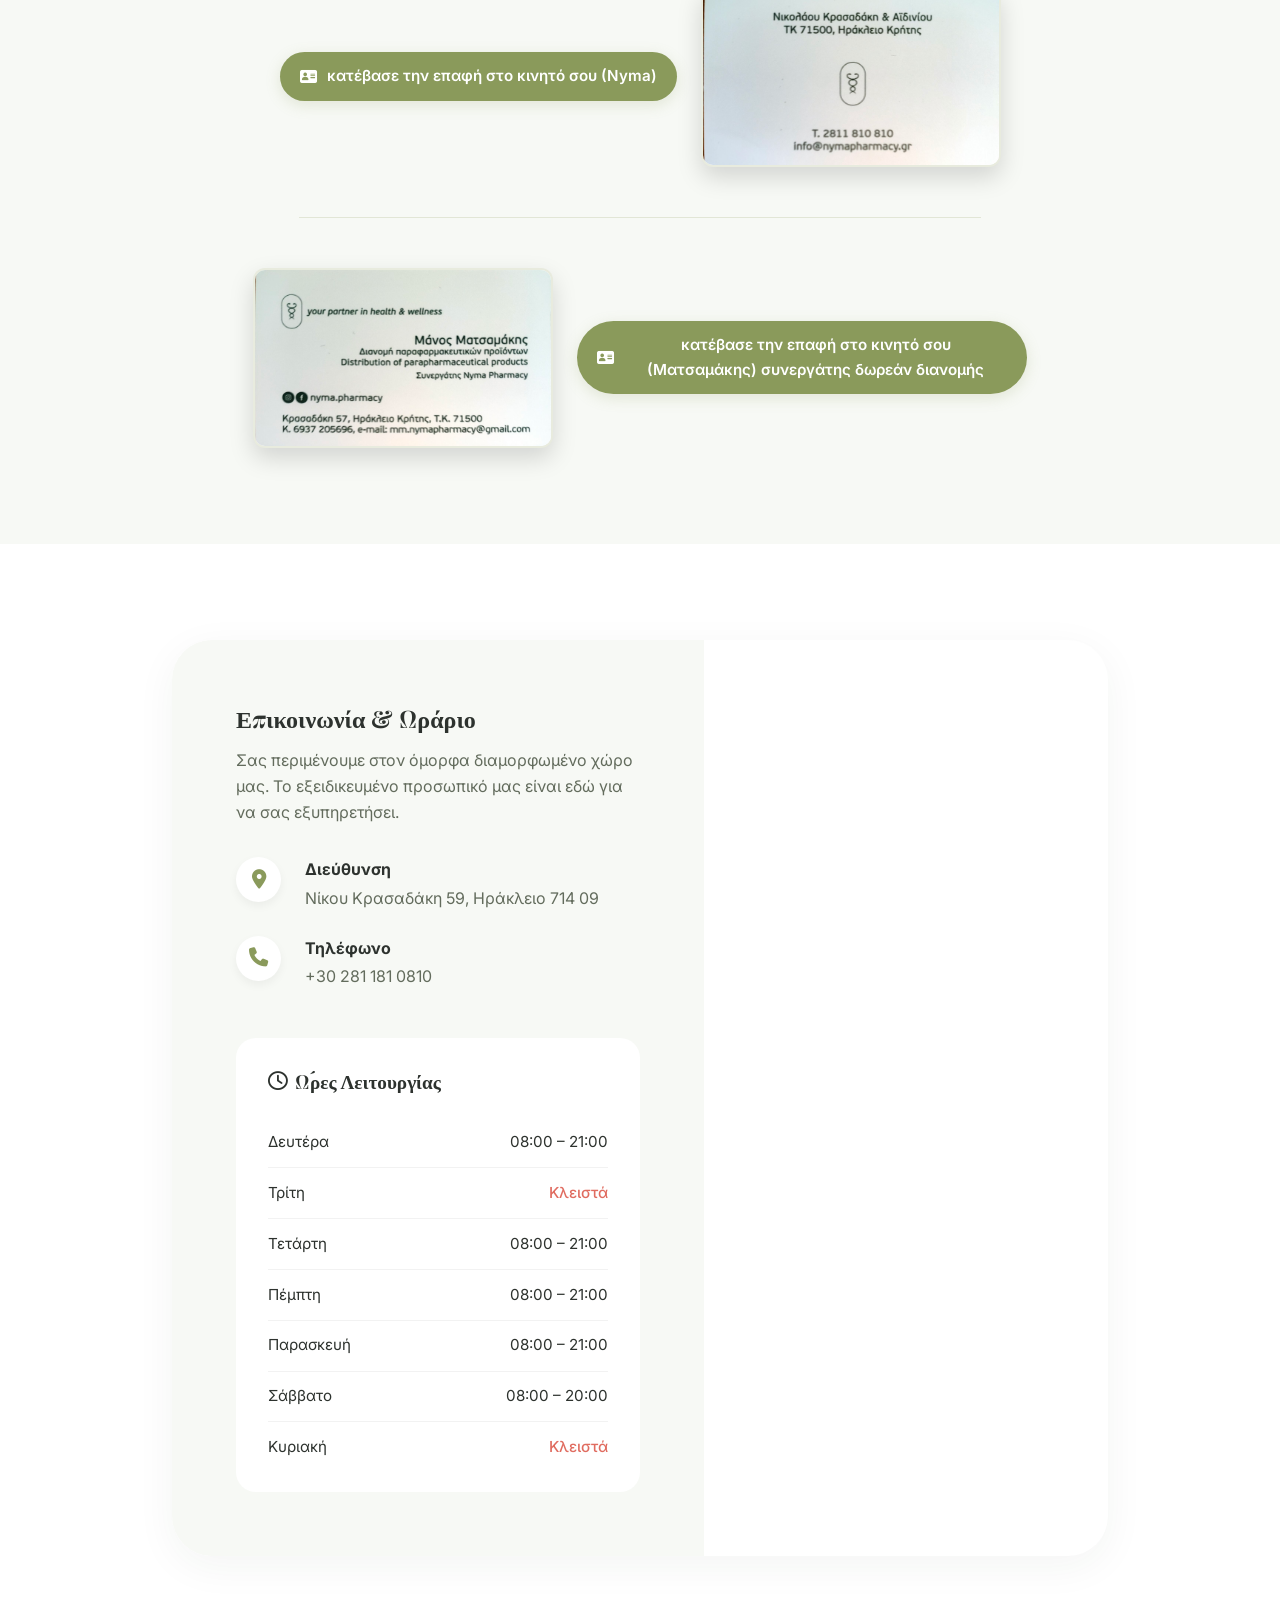
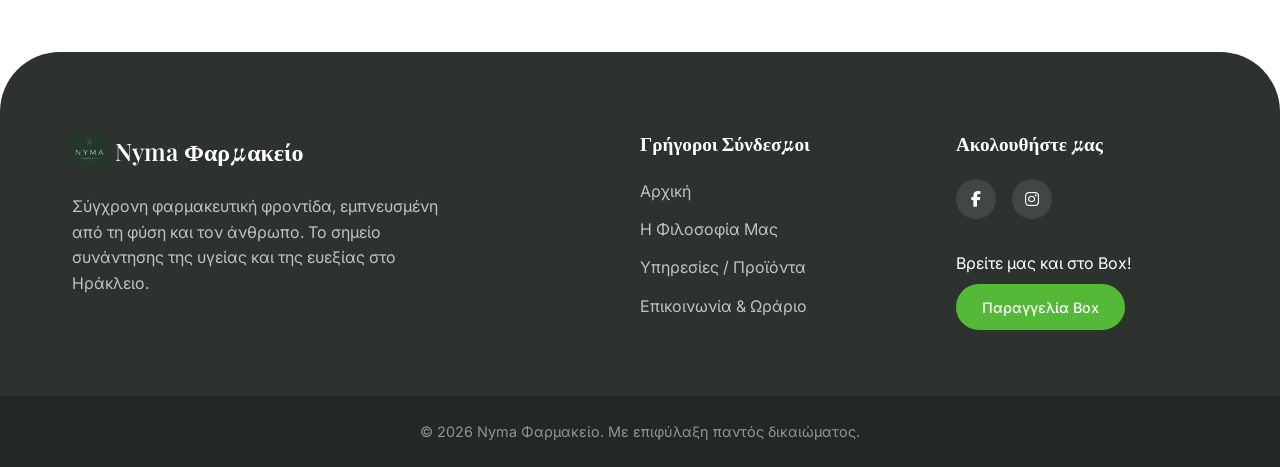
==== commit a3bde3fd: "Apply user-provided supplements and baby care photos to service cards" ====
--- a/index.html
+++ b/index.html
@@ -133,7 +133,7 @@
                 <!-- Card 2 -->
                 <div class="service-card reveal-up" style="transition-delay: 0.2s;">
                     <div class="card-img-wrapper">
-                        <img src="assets/images/real_interior.jpg" alt="Συμπληρώματα διατροφής στο Nyma" class="card-img service-img-supplements">
+                        <img src="assets/images/sumpliment.jpg" alt="Συμπληρώματα διατροφής στο Nyma" class="card-img service-img-supplements">
                     </div>
                     <div class="card-content">
                         <h3>Συμπληρώματα Διατροφής</h3>
@@ -144,7 +144,7 @@
                 <!-- Card 3 -->
                 <div class="service-card reveal-up" style="transition-delay: 0.3s;">
                     <div class="card-img-wrapper">
-                        <img src="assets/images/real_interior.jpg" alt="Βρεφική και παιδική φροντίδα στο Nyma" class="card-img service-img-baby">
+                        <img src="assets/images/baby.jpg" alt="Βρεφική και παιδική φροντίδα στο Nyma" class="card-img service-img-baby">
                     </div>
                     <div class="card-content">
                         <h3>Βρεφική & Παιδική Φροντίδα</h3>
--- a/assets/css/style.css
+++ b/assets/css/style.css
@@ -514,15 +514,21 @@
 }
 
 .service-img-dermo {
+    object-fit: contain;
     object-position: center;
+    background: #eef1ea;
 }
 
 .service-img-supplements {
-    object-position: 68% center;
+    object-fit: contain;
+    object-position: center;
+    background: #eef1ea;
 }
 
 .service-img-baby {
-    object-position: 88% center;
+    object-fit: contain;
+    object-position: center;
+    background: #eef1ea;
 }
 
 .service-card:hover .card-img {
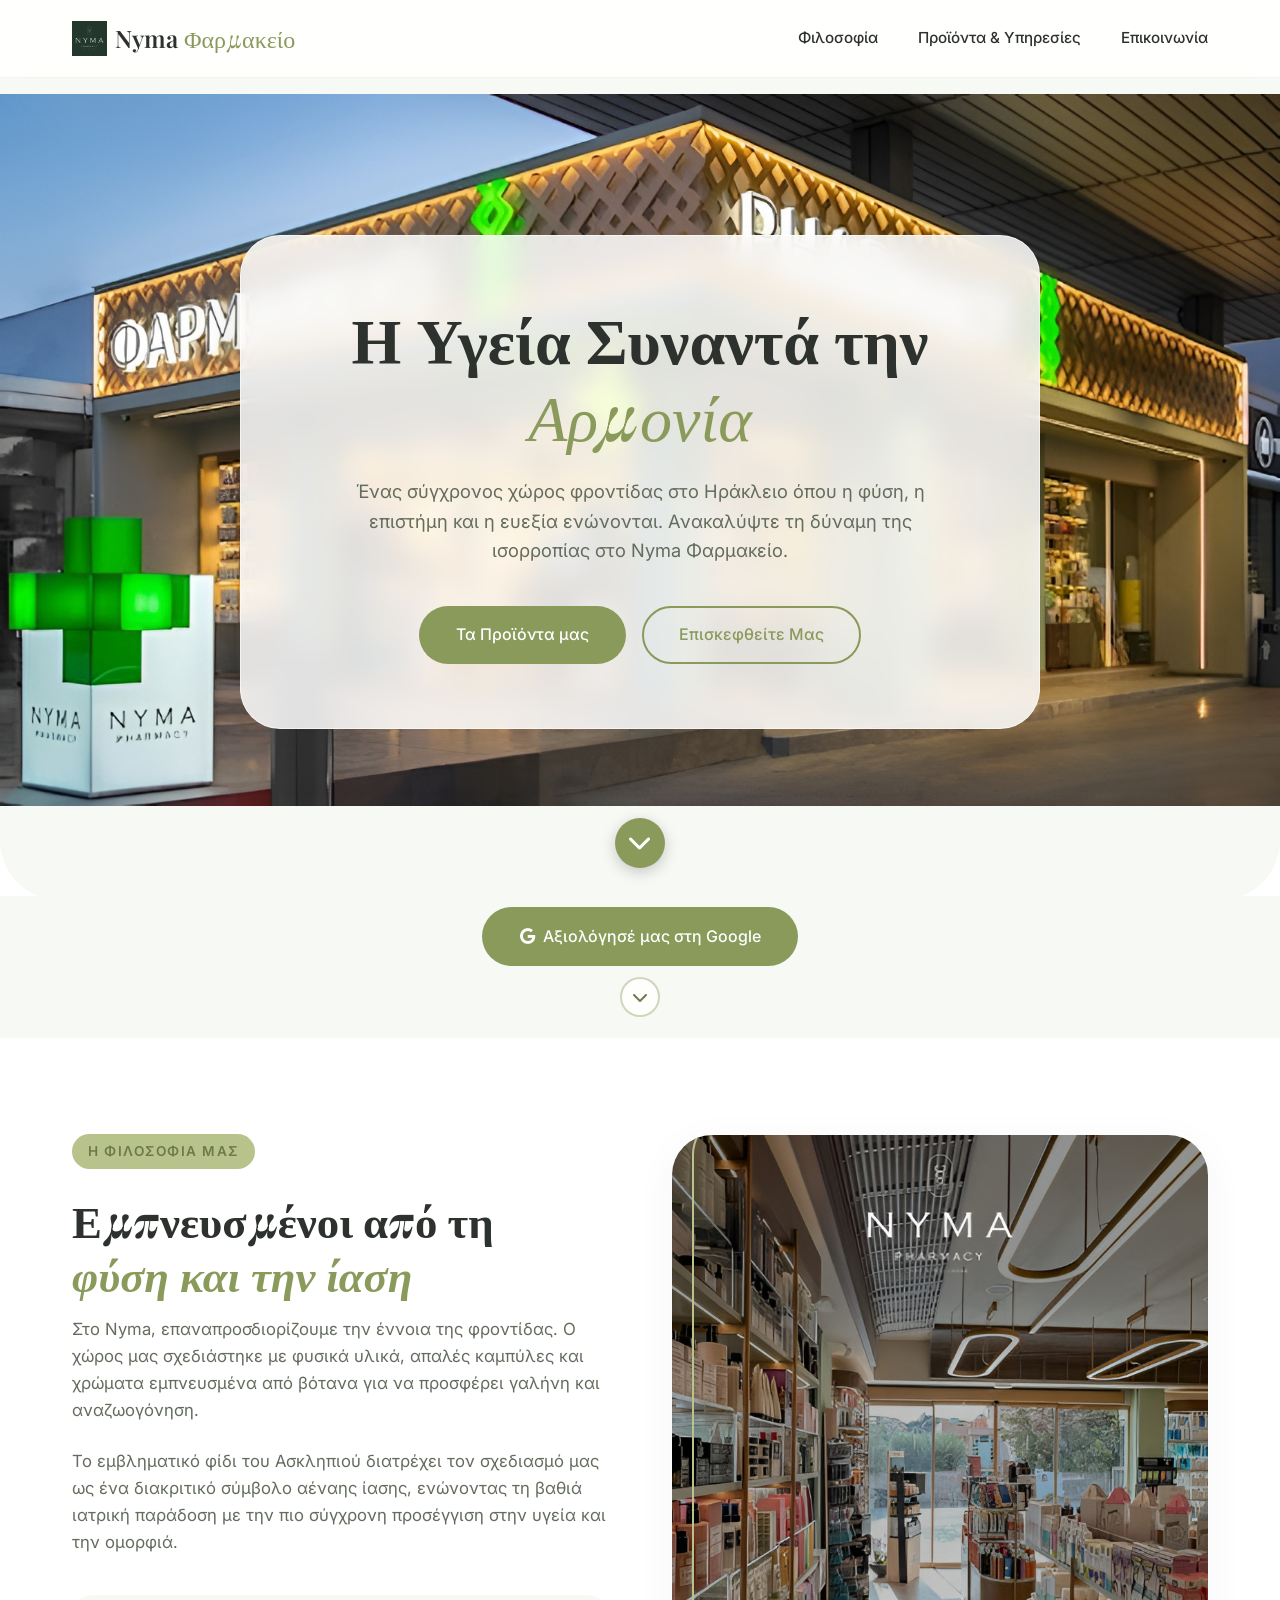
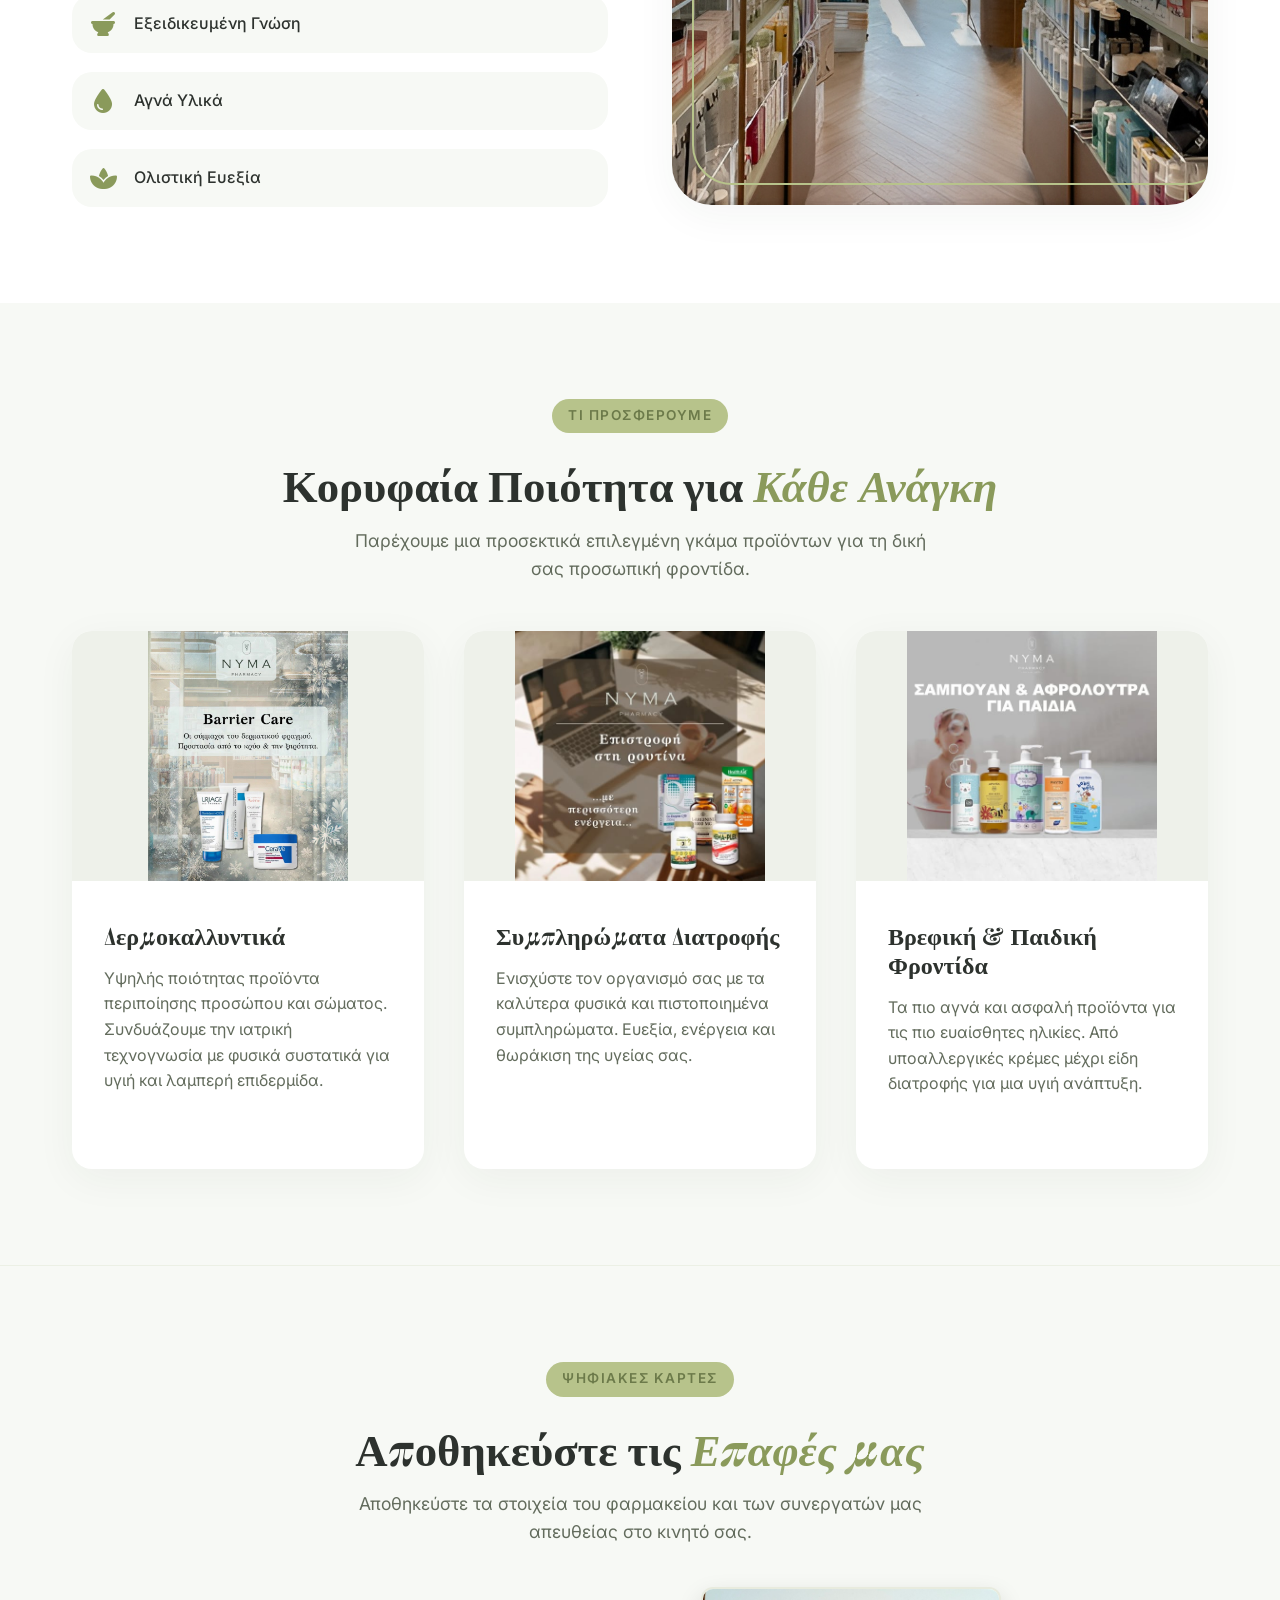
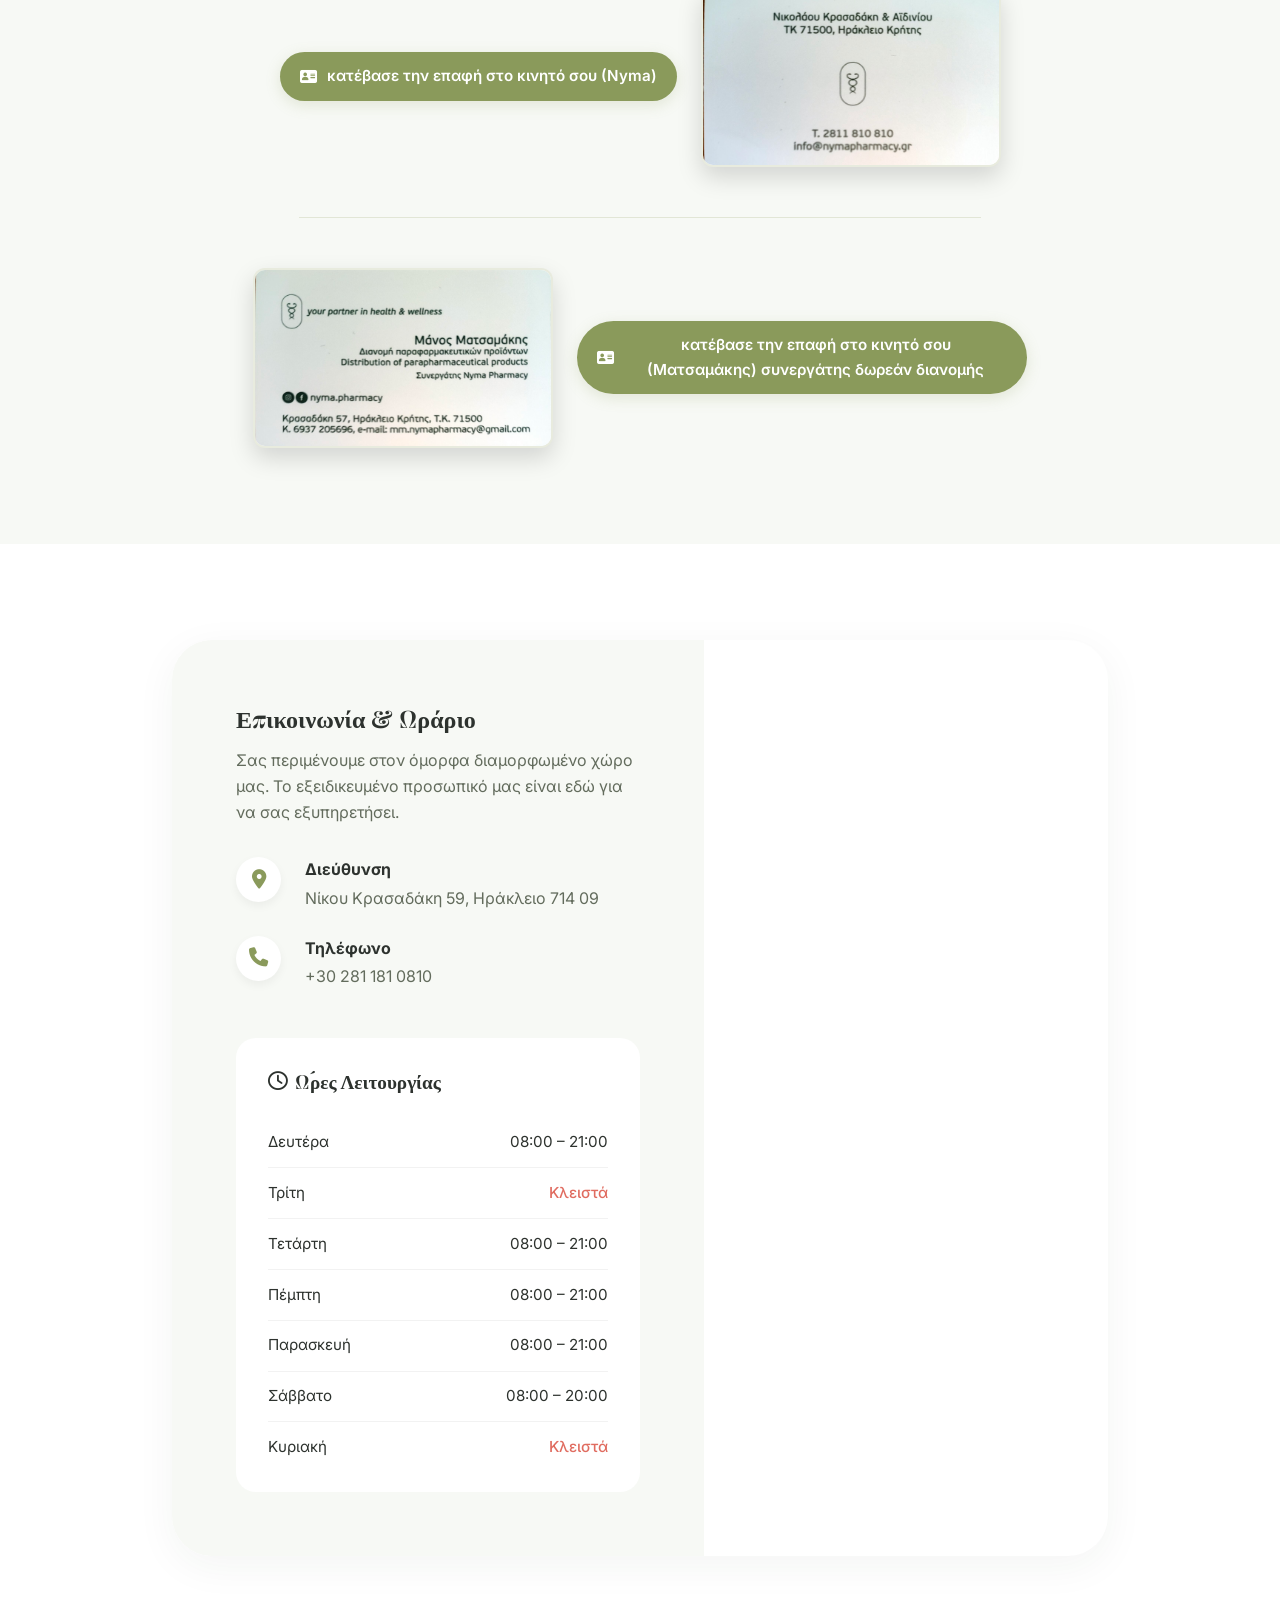
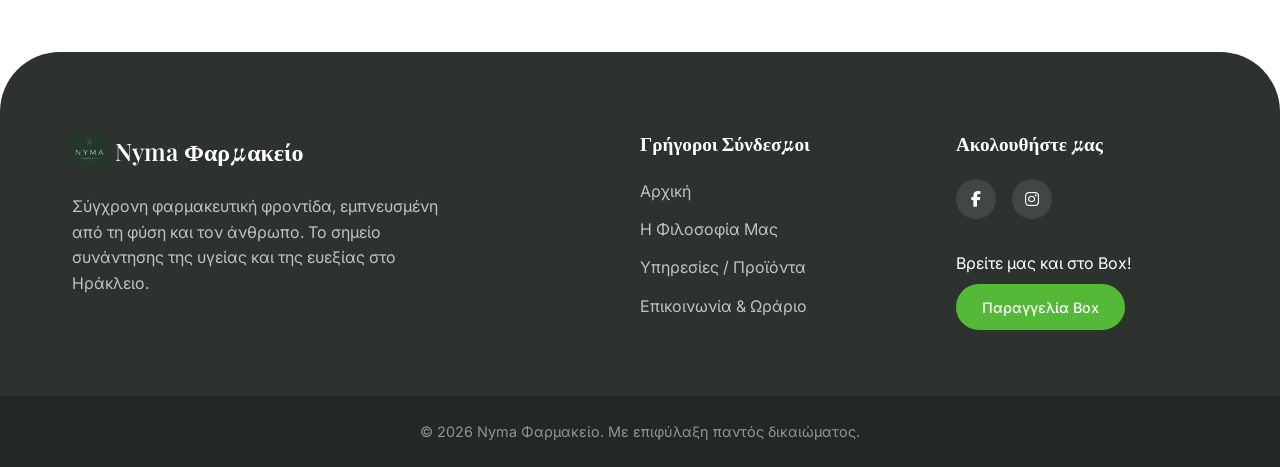
==== commit bb02a0fc: "Speed up first hero image with lighter source and preload" ====
--- a/index.html
+++ b/index.html
@@ -10,6 +10,7 @@
     <link rel="preconnect" href="https://fonts.googleapis.com">
     <link rel="preconnect" href="https://fonts.gstatic.com" crossorigin>
     <link href="https://fonts.googleapis.com/css2?family=Inter:wght@300;400;500;600&family=Playfair+Display:ital,wght@0,400;0,600;1,400&family=Montserrat:ital,wght@0,400;0,500;0,600;0,700;1,400;1,500&display=swap" rel="stylesheet">
+    <link rel="preload" as="image" href="assets/images/real_storefront.jpg">
     
     <!-- Font Awesome -->
     <link rel="stylesheet" href="https://cdnjs.cloudflare.com/ajax/libs/font-awesome/6.4.0/css/all.min.css">
@@ -47,7 +48,7 @@
     <!-- Hero Section -->
     <header class="hero" id="home">
         <div class="hero-bg">
-            <img src="assets/images/highres_storefront.png" alt="Εξωτερικό σύγχρονου φαρμακείου Nyma" class="hero-img" style="object-fit: contain; object-position: center; width: 100%; height: 100%; background-color: #f7f9f5;">
+            <img src="assets/images/real_storefront.jpg" alt="Εξωτερικό σύγχρονου φαρμακείου Nyma" class="hero-img" loading="eager" fetchpriority="high" decoding="async" style="object-fit: contain; object-position: center; width: 100%; height: 100%; background-color: #f7f9f5;">
         </div>
         <div class="hero-content reveal-up">
             <div class="glass-card">
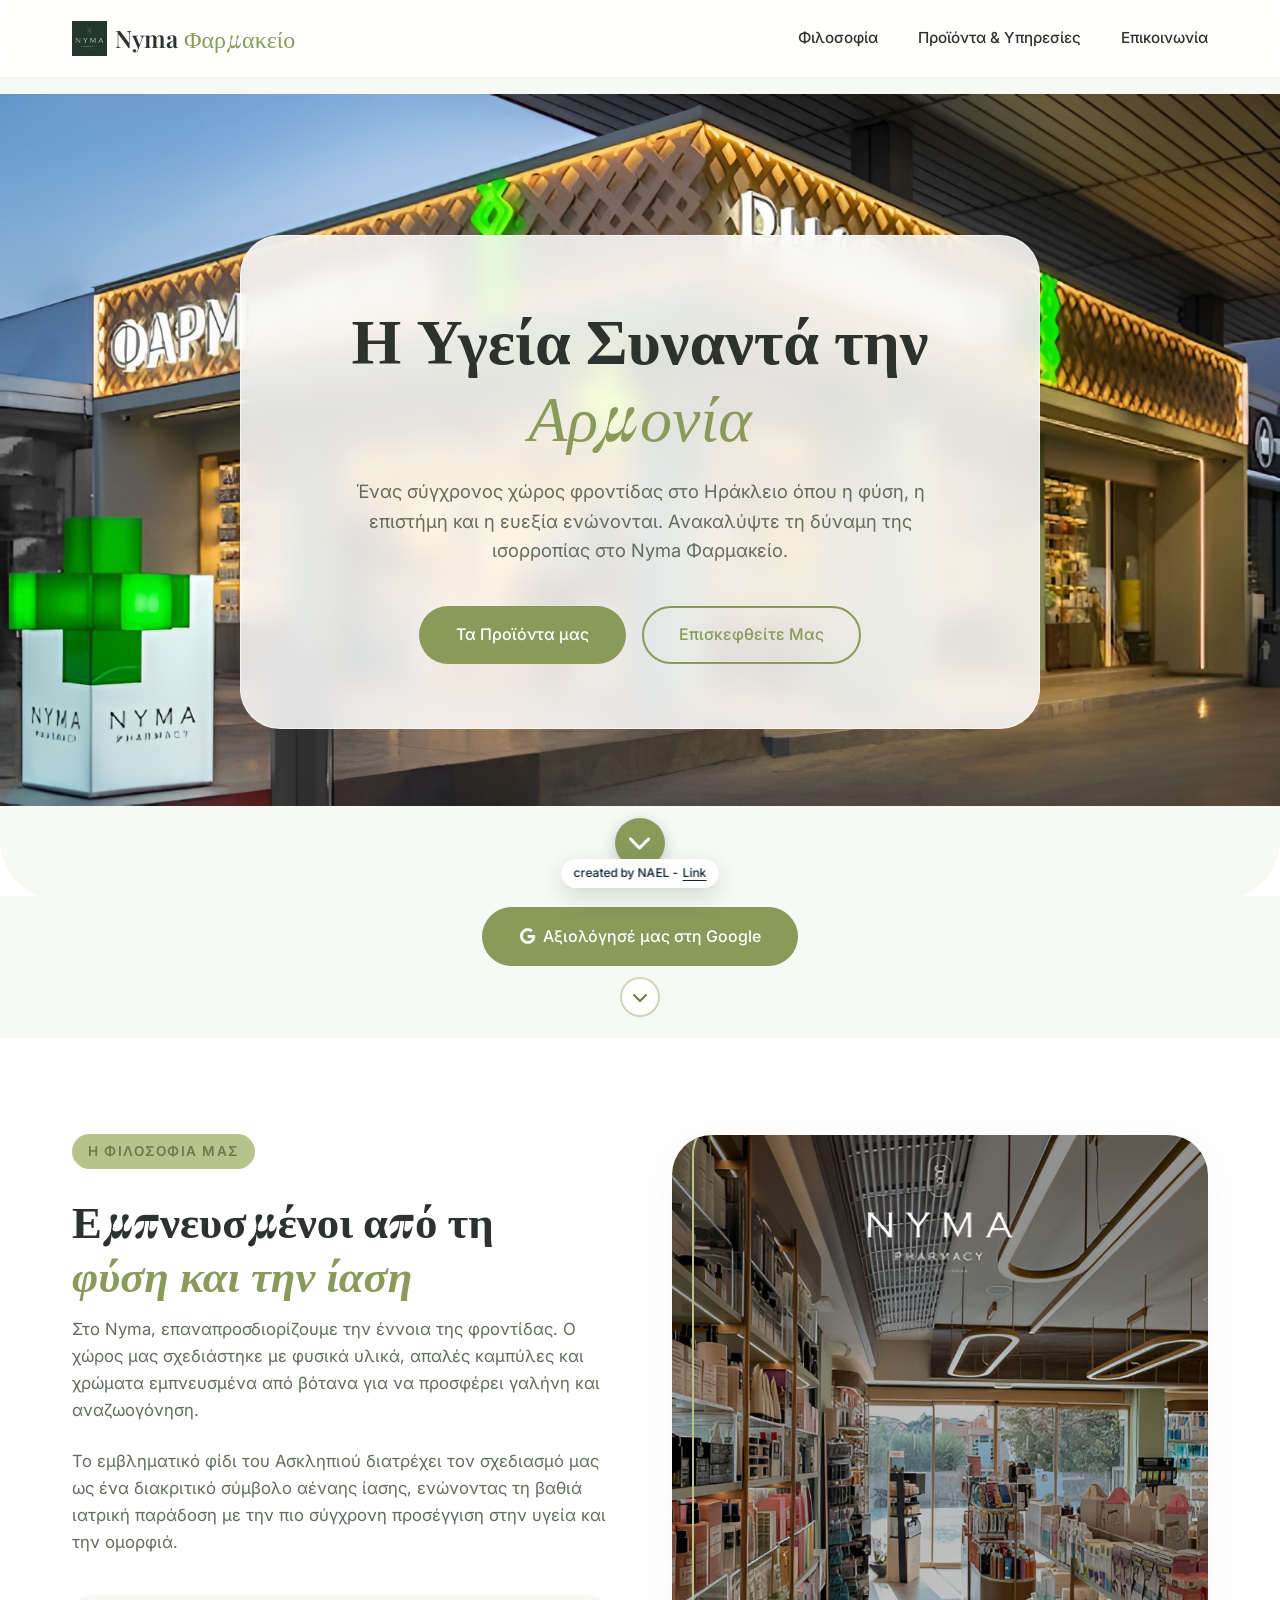
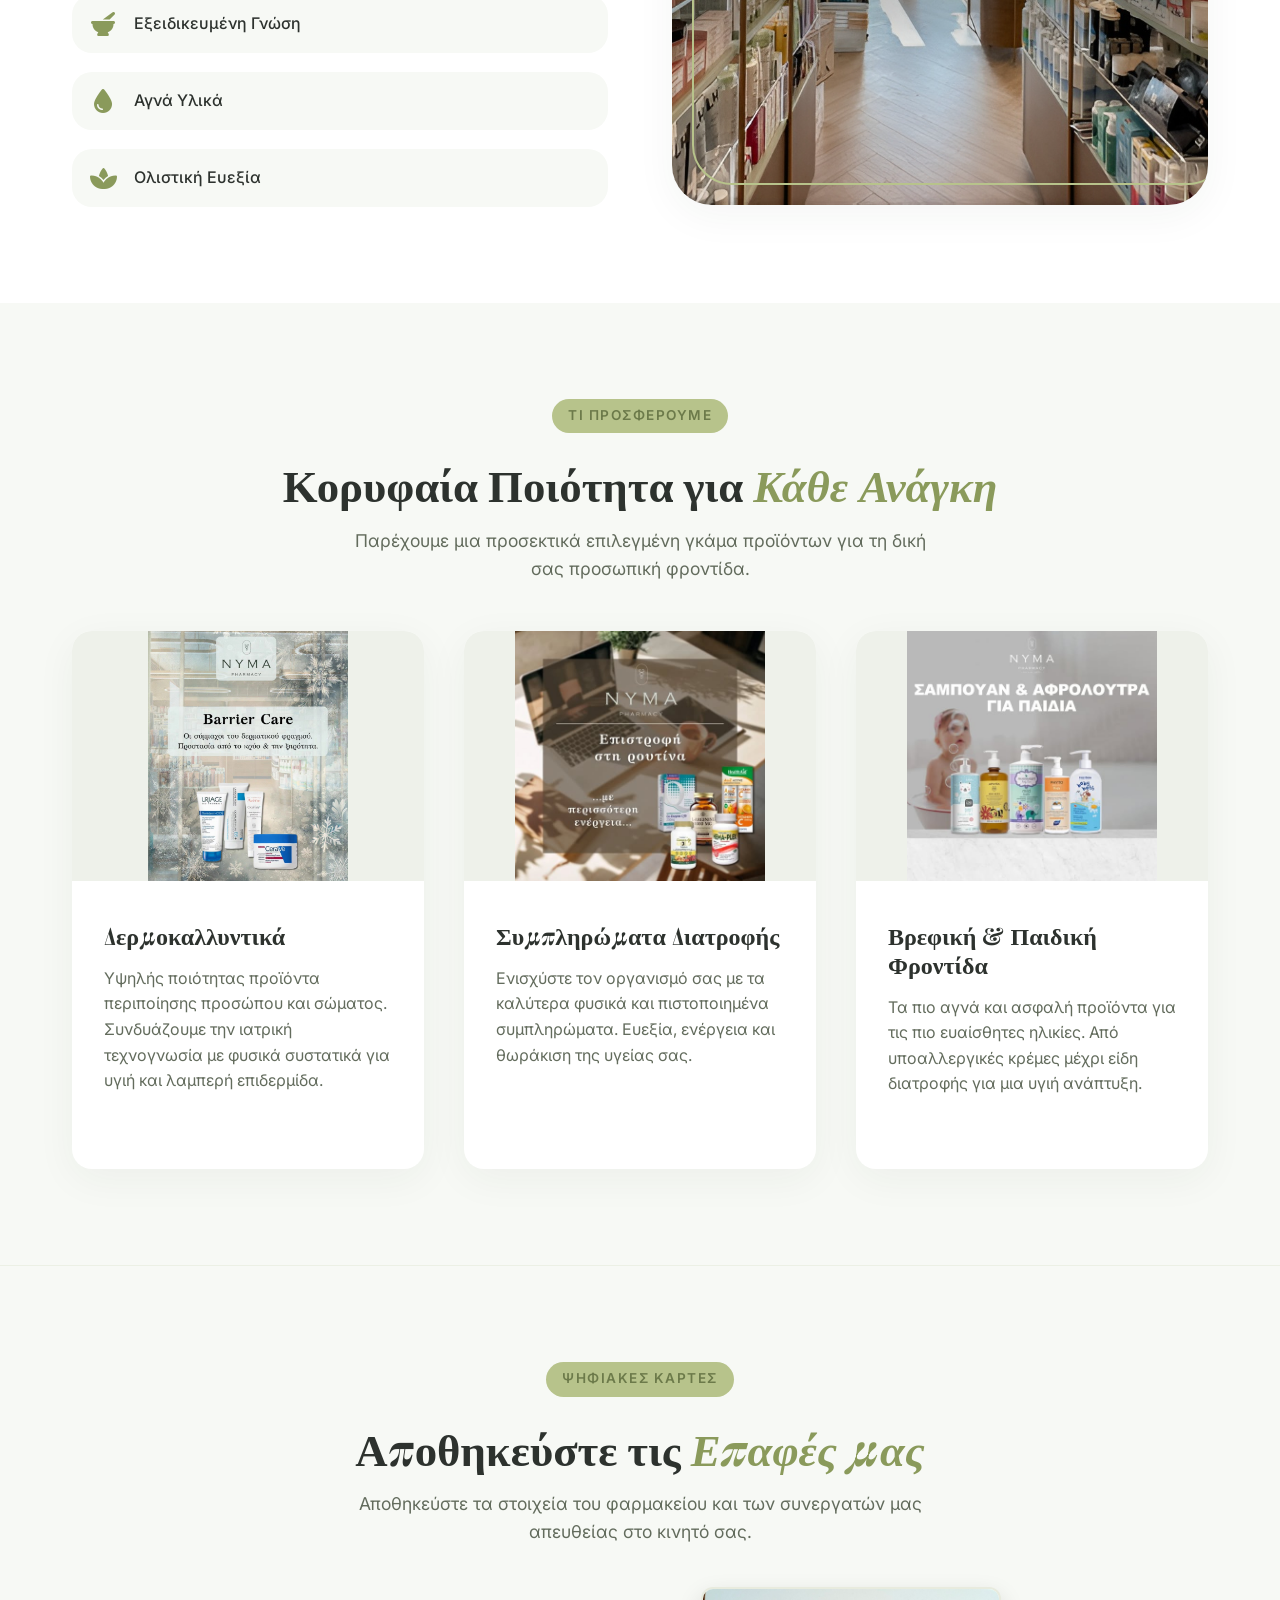
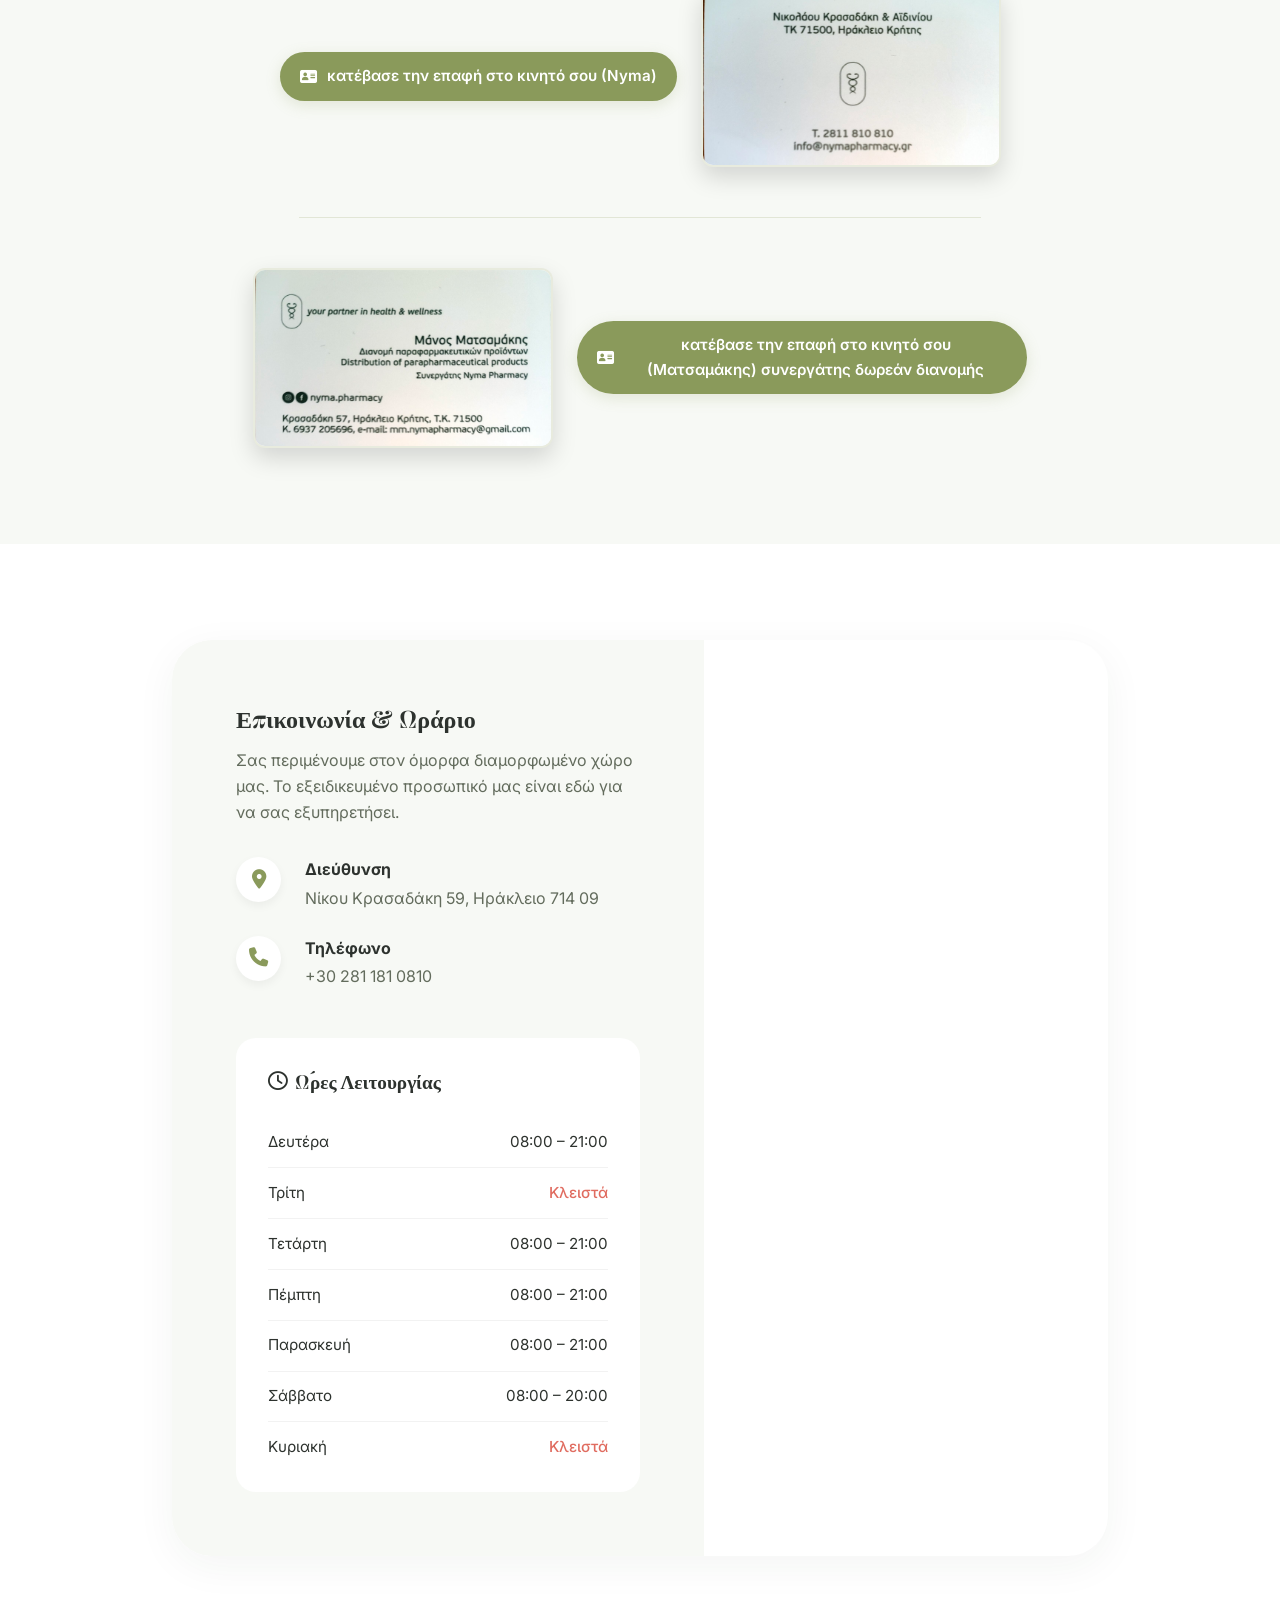
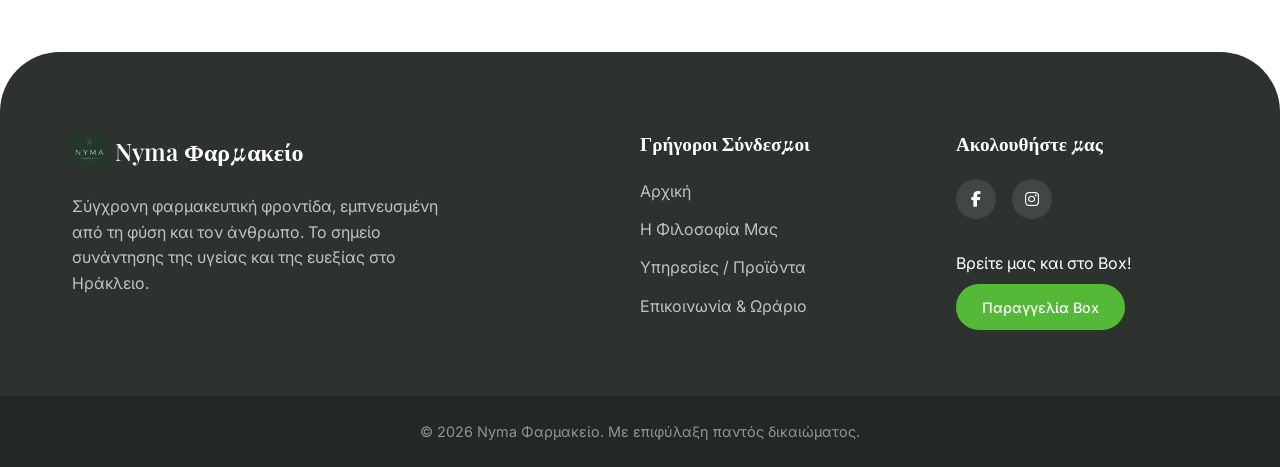
==== commit bc17e5aa: "Add NAEL credit badge to site pages" ====
--- a/index.html
+++ b/index.html
@@ -284,5 +284,10 @@
     </div>
 
     <script src="assets/js/main.js?v=20260312b"></script>
+    <!-- NAEL credit -->
+    <div id="nael-credit" style="position:fixed;left:50%;bottom:12px;transform:translateX(-50%);z-index:2147483647;display:flex;align-items:center;justify-content:center;gap:4px;flex-wrap:wrap;max-width:calc(100vw - 24px);padding:6px 12px;border-radius:999px;background:rgba(255,255,255,0.92);backdrop-filter:blur(10px);box-shadow:0 8px 24px rgba(0,0,0,0.14);font-family:inherit;font-size:12px;line-height:1.4;font-weight:500;color:#102330;text-align:center;">
+      <span>created by NAEL -</span>
+      <a href="https://nasosps.github.io/page/" target="_blank" rel="noopener" style="color:inherit;text-decoration:underline;text-underline-offset:3px;">Link</a>
+    </div>
 </body>
 </html>
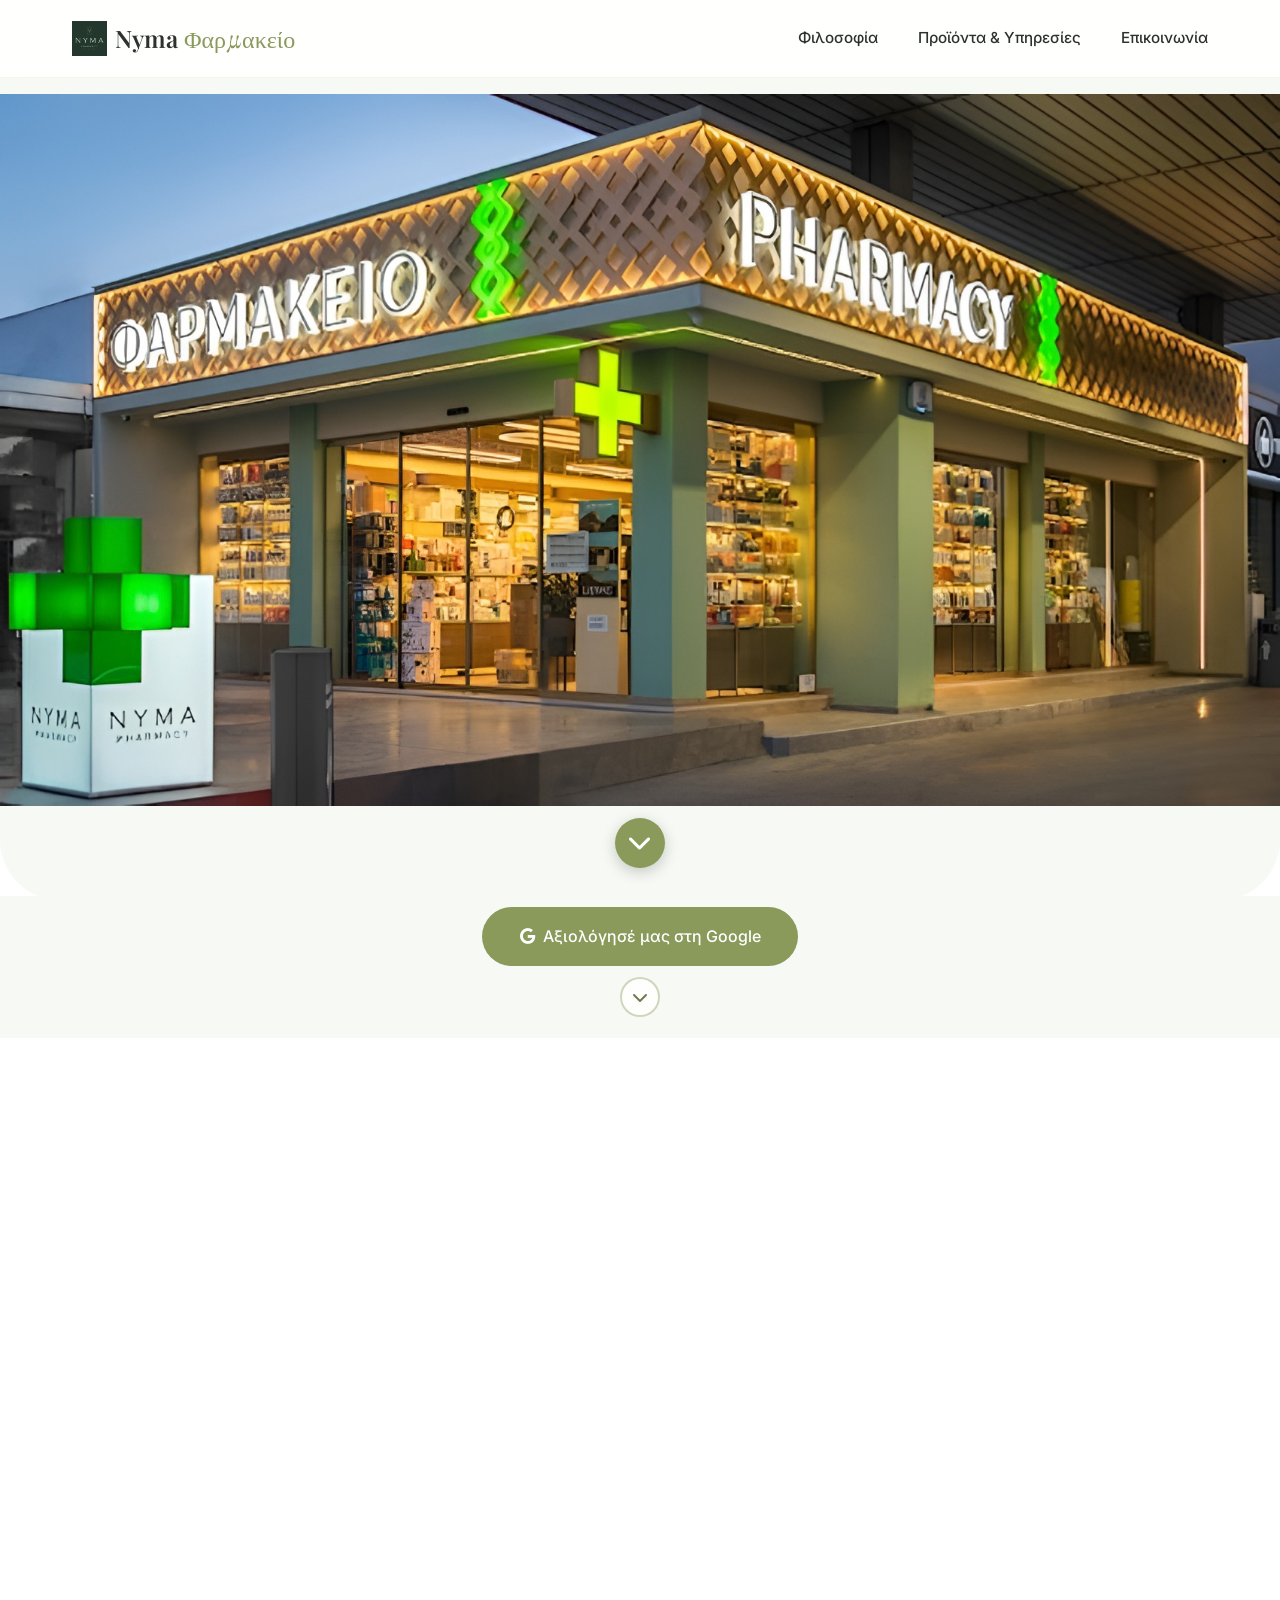
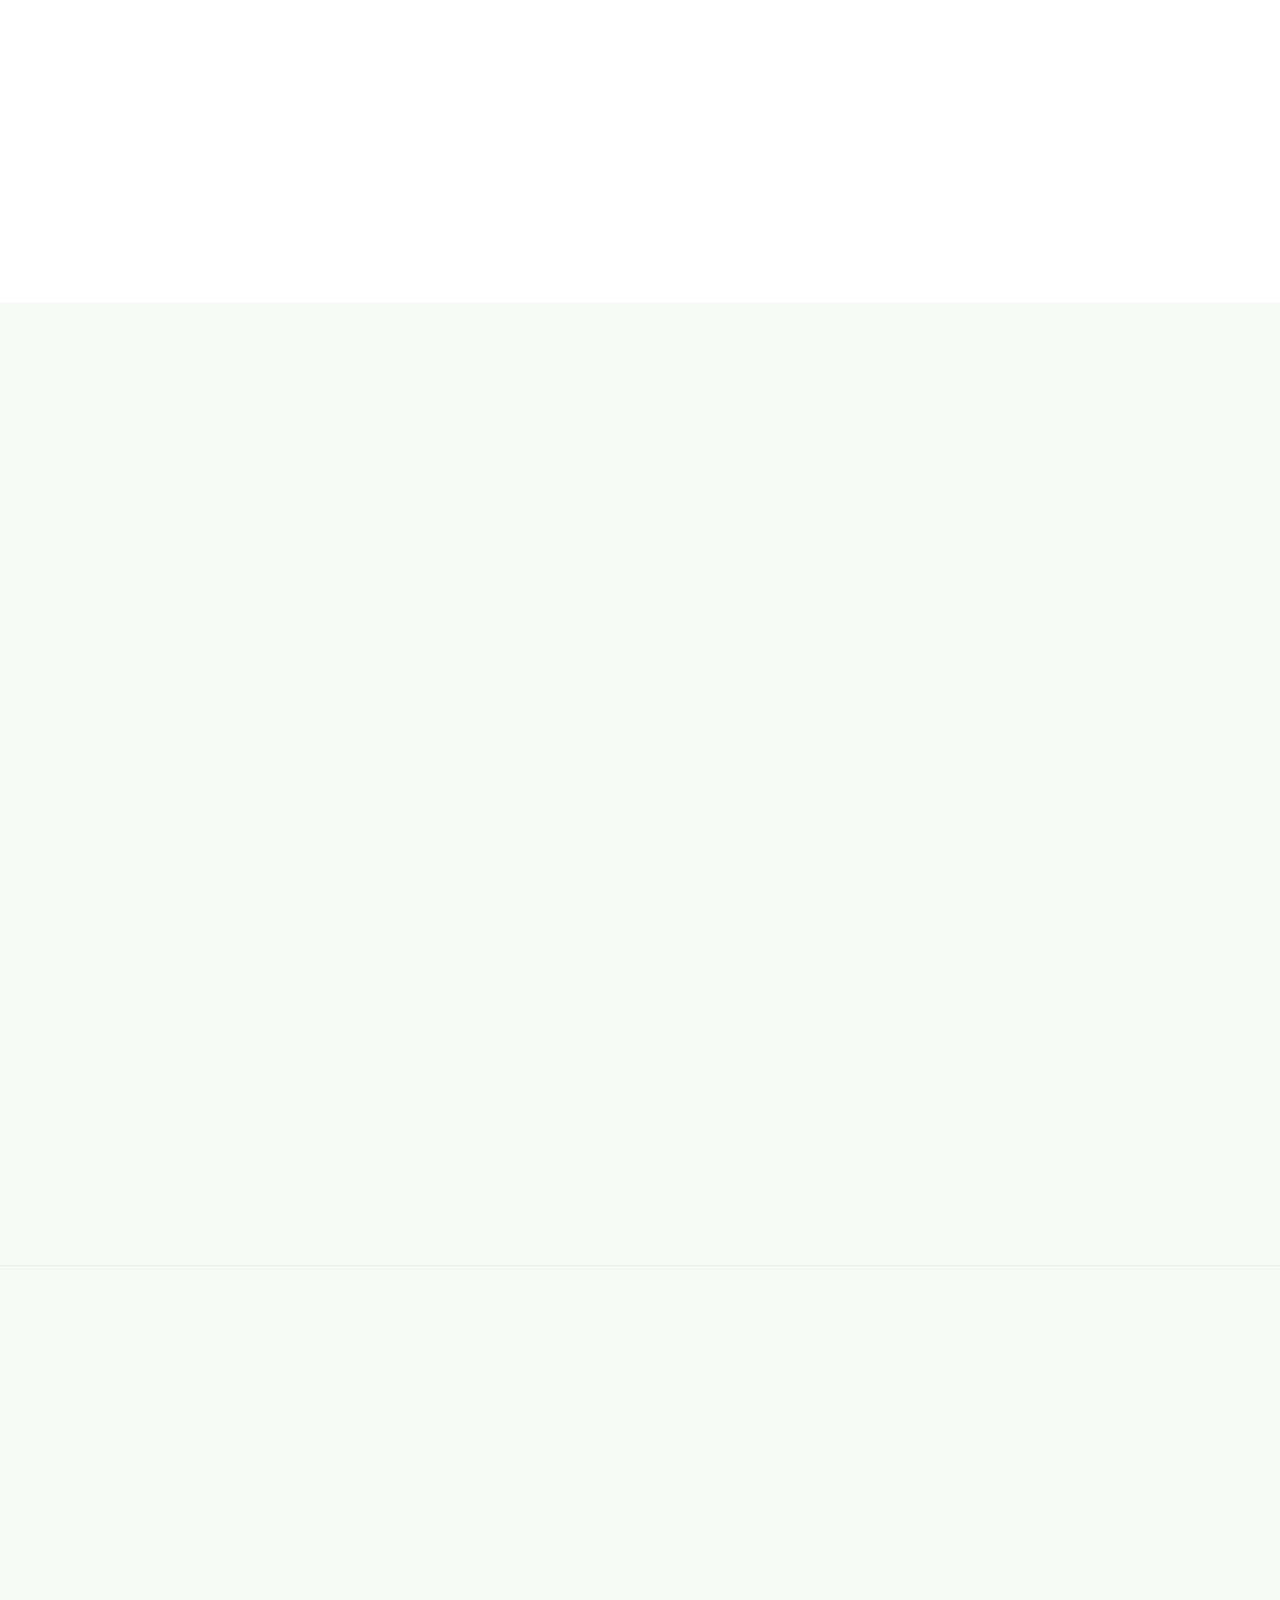
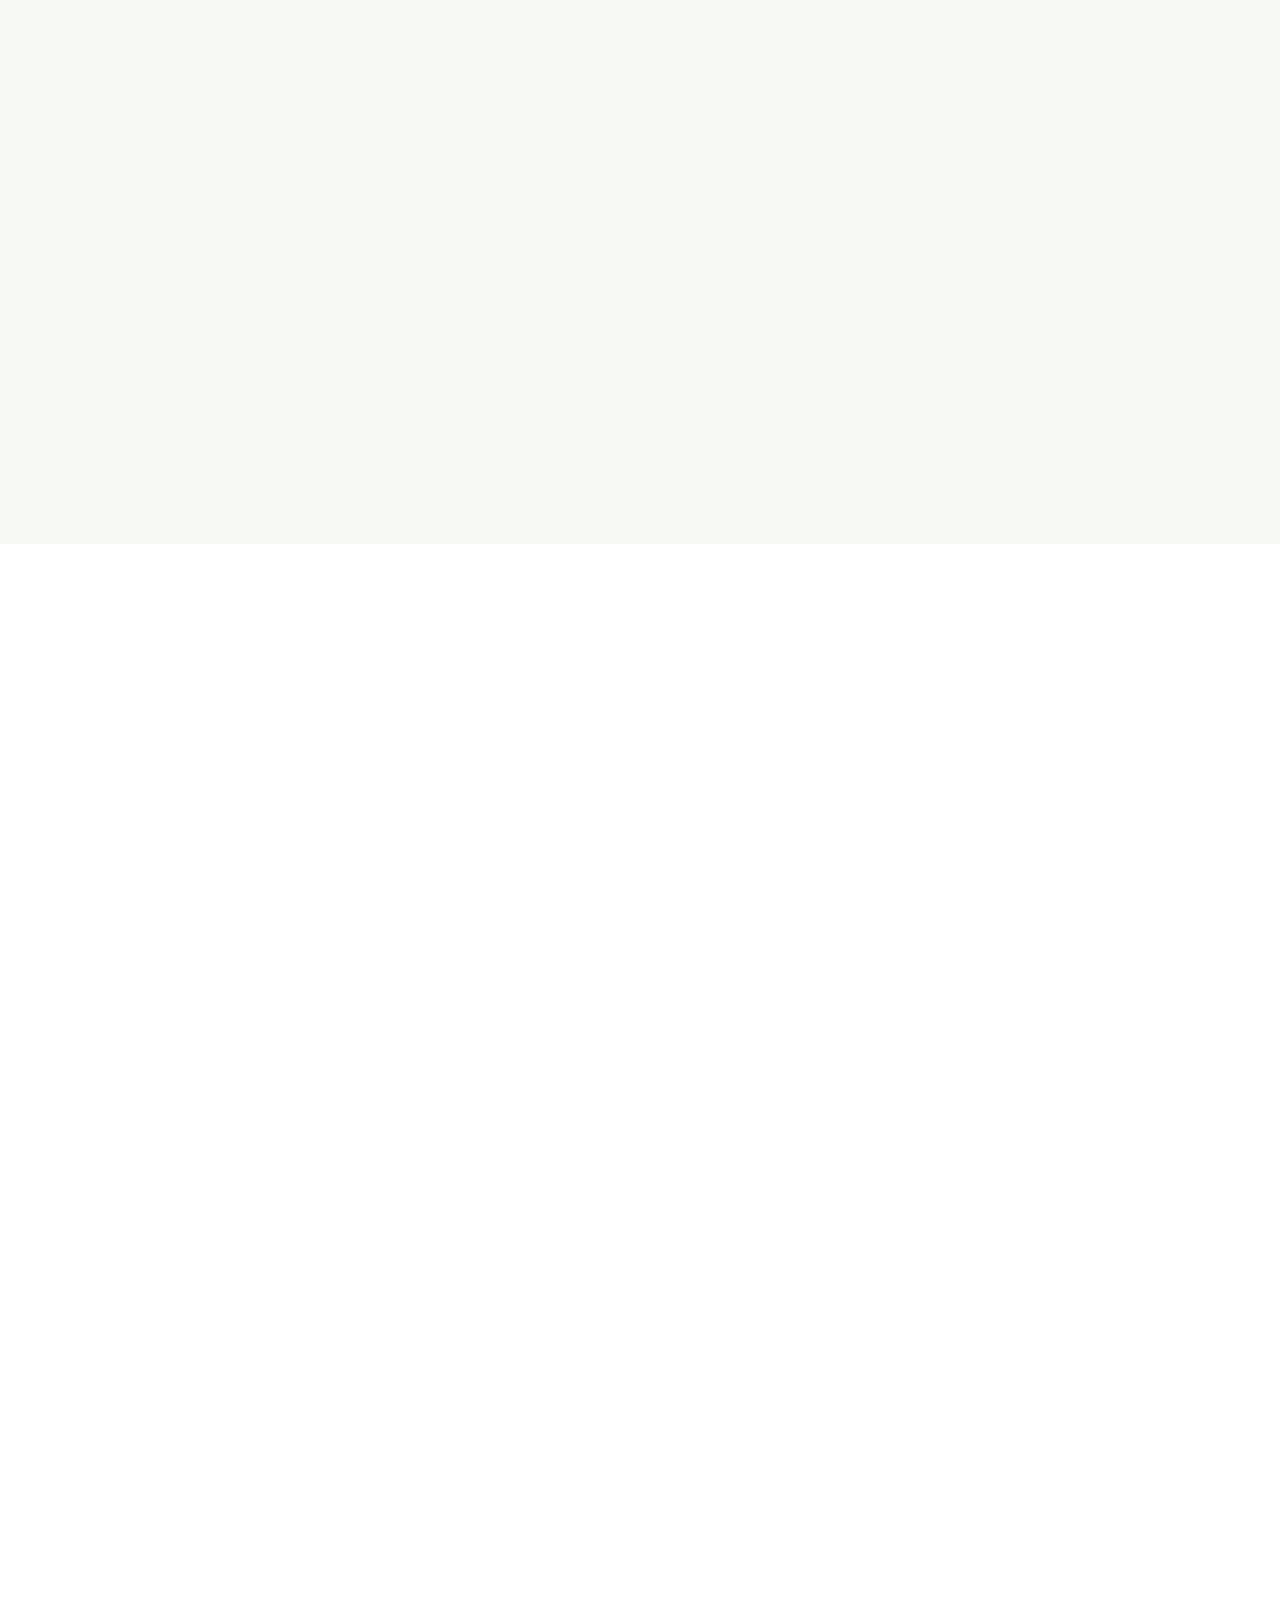
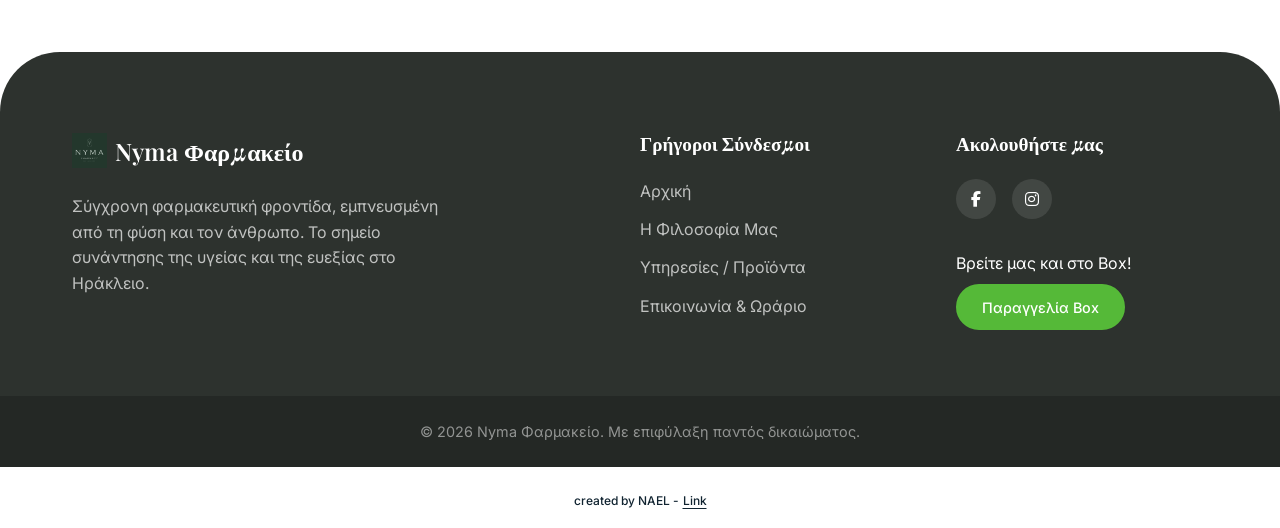
==== commit 759756d1: "Make NAEL credit footer static" ====
--- a/index.html
+++ b/index.html
@@ -283,9 +283,8 @@
         <a href="contact.vcf" download class="action-item"><i class="fa-solid fa-address-card"></i><span>Επαφή</span></a>
     </div>
 
-    <script src="assets/js/main.js?v=20260312b"></script>
     <!-- NAEL credit -->
-    <div id="nael-credit" style="position:fixed;left:50%;bottom:12px;transform:translateX(-50%);z-index:2147483647;display:flex;align-items:center;justify-content:center;gap:4px;flex-wrap:wrap;max-width:calc(100vw - 24px);padding:6px 12px;border-radius:999px;background:rgba(255,255,255,0.92);backdrop-filter:blur(10px);box-shadow:0 8px 24px rgba(0,0,0,0.14);font-family:inherit;font-size:12px;line-height:1.4;font-weight:500;color:#102330;text-align:center;">
+    <div id="nael-credit" style="display:flex;align-items:center;justify-content:center;gap:4px;flex-wrap:wrap;width:fit-content;max-width:calc(100% - 24px);margin:20px auto 12px;padding:6px 12px;border-radius:999px;background:rgba(255,255,255,0.72);font-family:inherit;font-size:12px;line-height:1.4;font-weight:500;color:#102330;text-align:center;">
       <span>created by NAEL -</span>
       <a href="https://nasosps.github.io/page/" target="_blank" rel="noopener" style="color:inherit;text-decoration:underline;text-underline-offset:3px;">Link</a>
     </div>
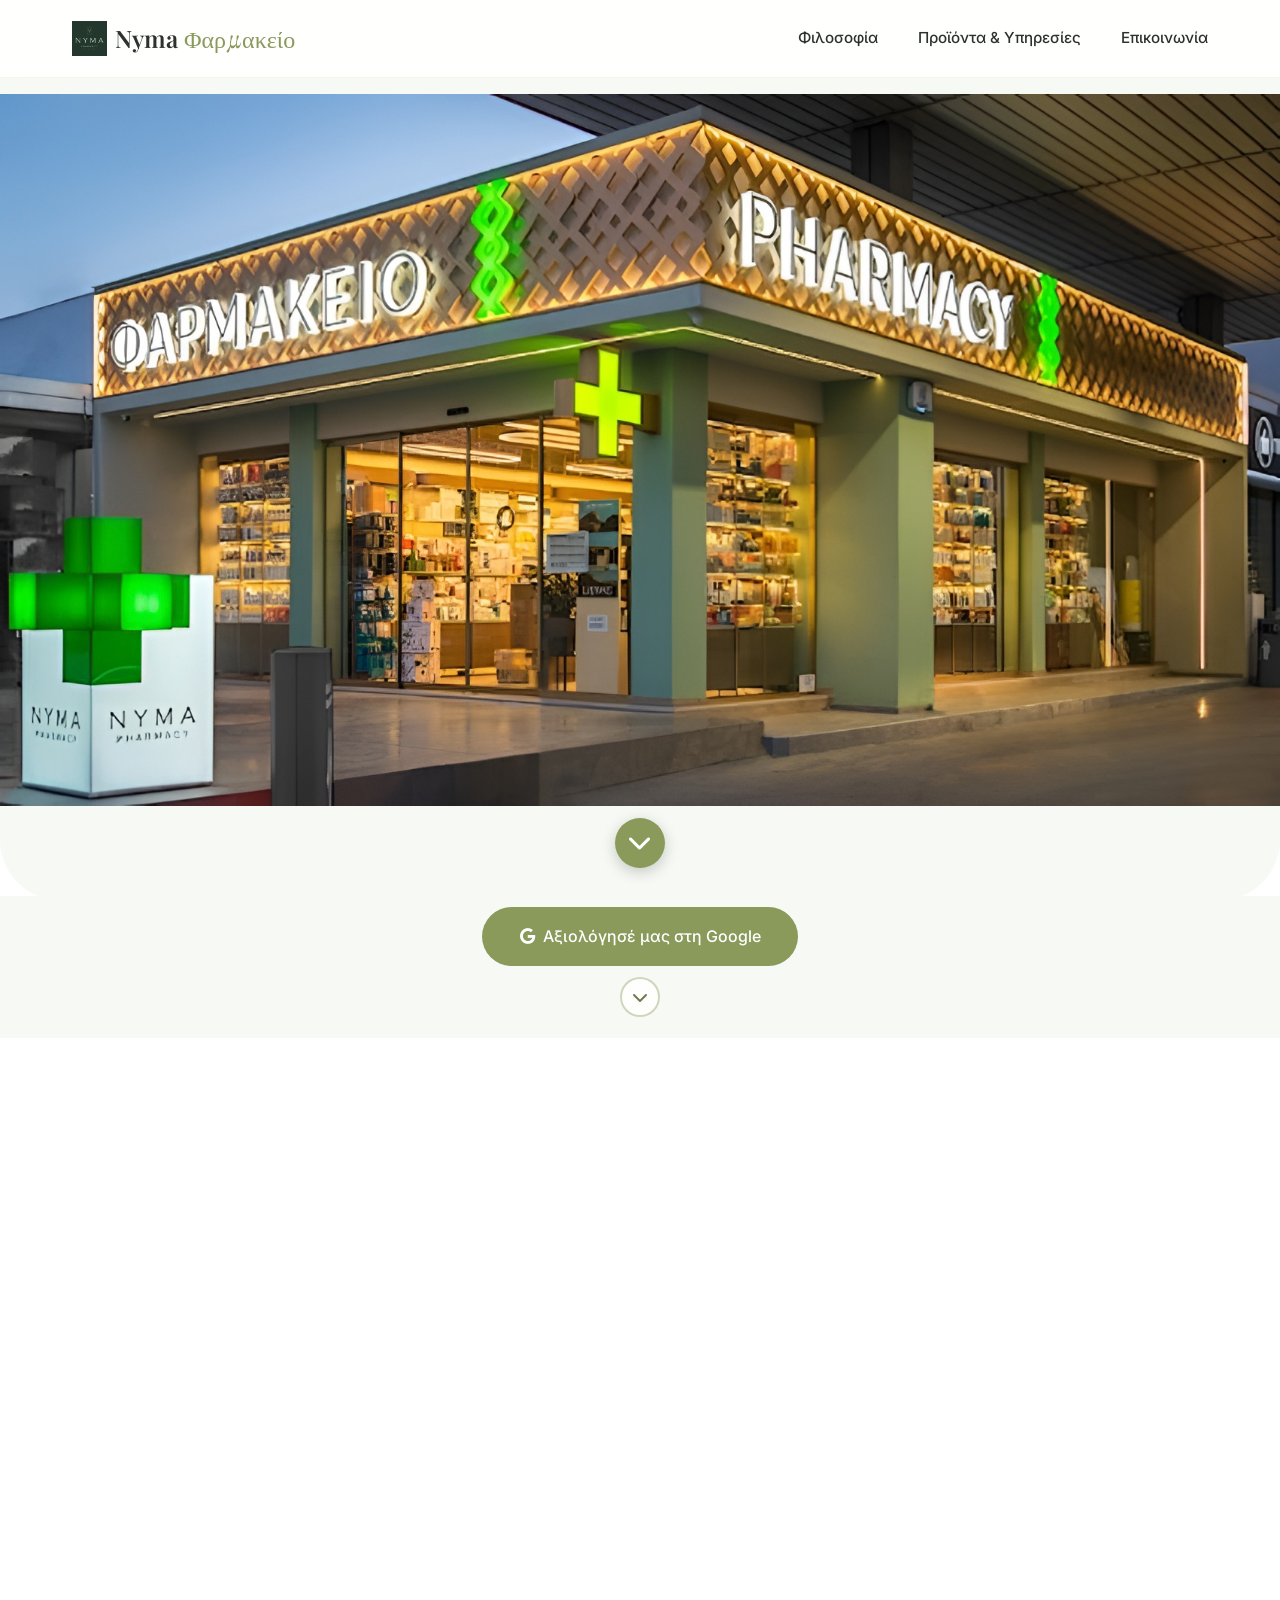
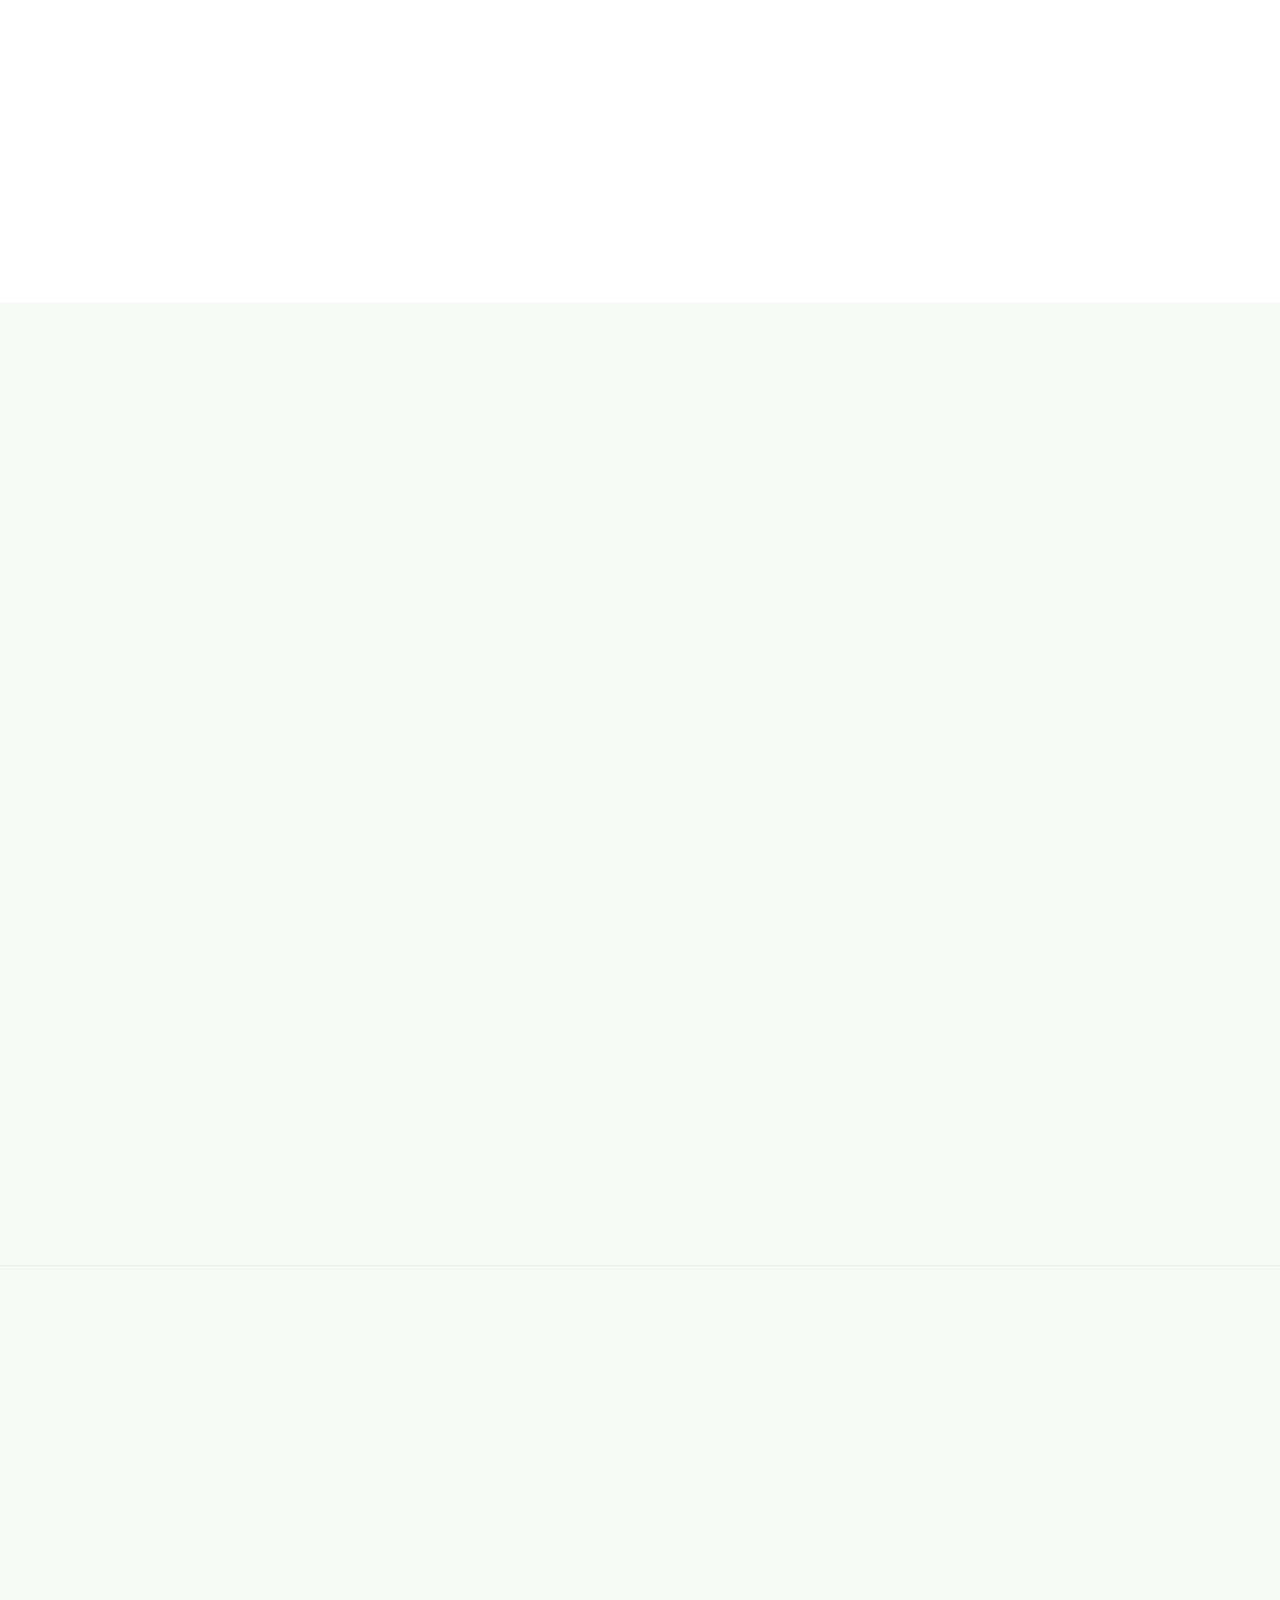
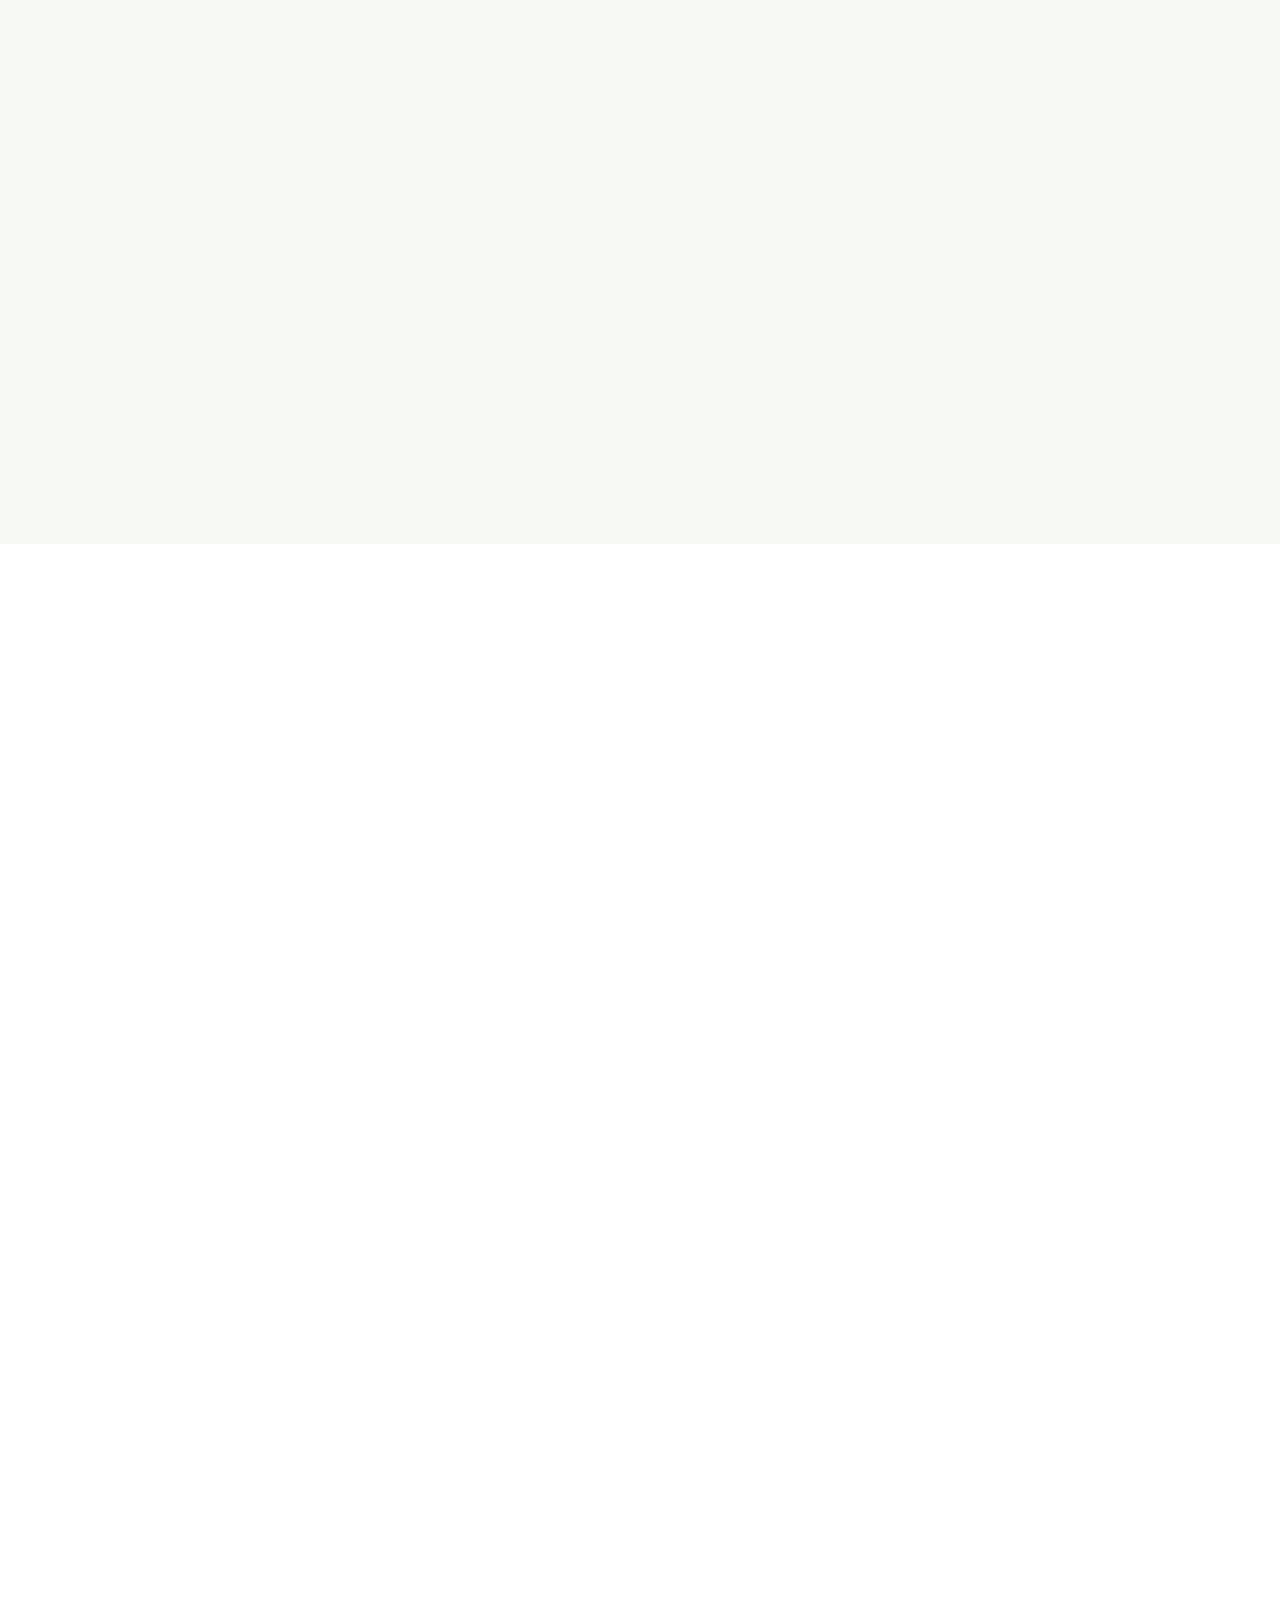
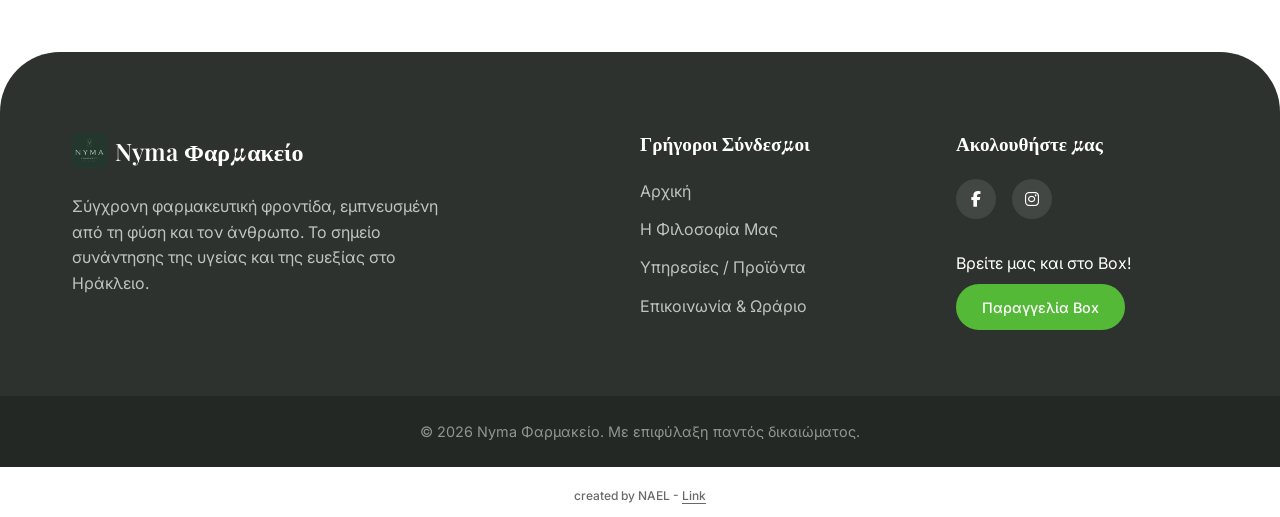
==== commit 3305c4e5: "Make NAEL credit plain text" ====
--- a/index.html
+++ b/index.html
@@ -284,7 +284,7 @@
     </div>
 
     <!-- NAEL credit -->
-    <div id="nael-credit" style="display:flex;align-items:center;justify-content:center;gap:4px;flex-wrap:wrap;width:fit-content;max-width:calc(100% - 24px);margin:20px auto 12px;padding:6px 12px;border-radius:999px;background:rgba(255,255,255,0.72);font-family:inherit;font-size:12px;line-height:1.4;font-weight:500;color:#102330;text-align:center;">
+    <div id="nael-credit" style="margin:20px auto 12px;text-align:center;font-family:inherit;font-size:12px;line-height:1.5;font-weight:500;color:inherit;opacity:0.72;">
       <span>created by NAEL -</span>
       <a href="https://nasosps.github.io/page/" target="_blank" rel="noopener" style="color:inherit;text-decoration:underline;text-underline-offset:3px;">Link</a>
     </div>
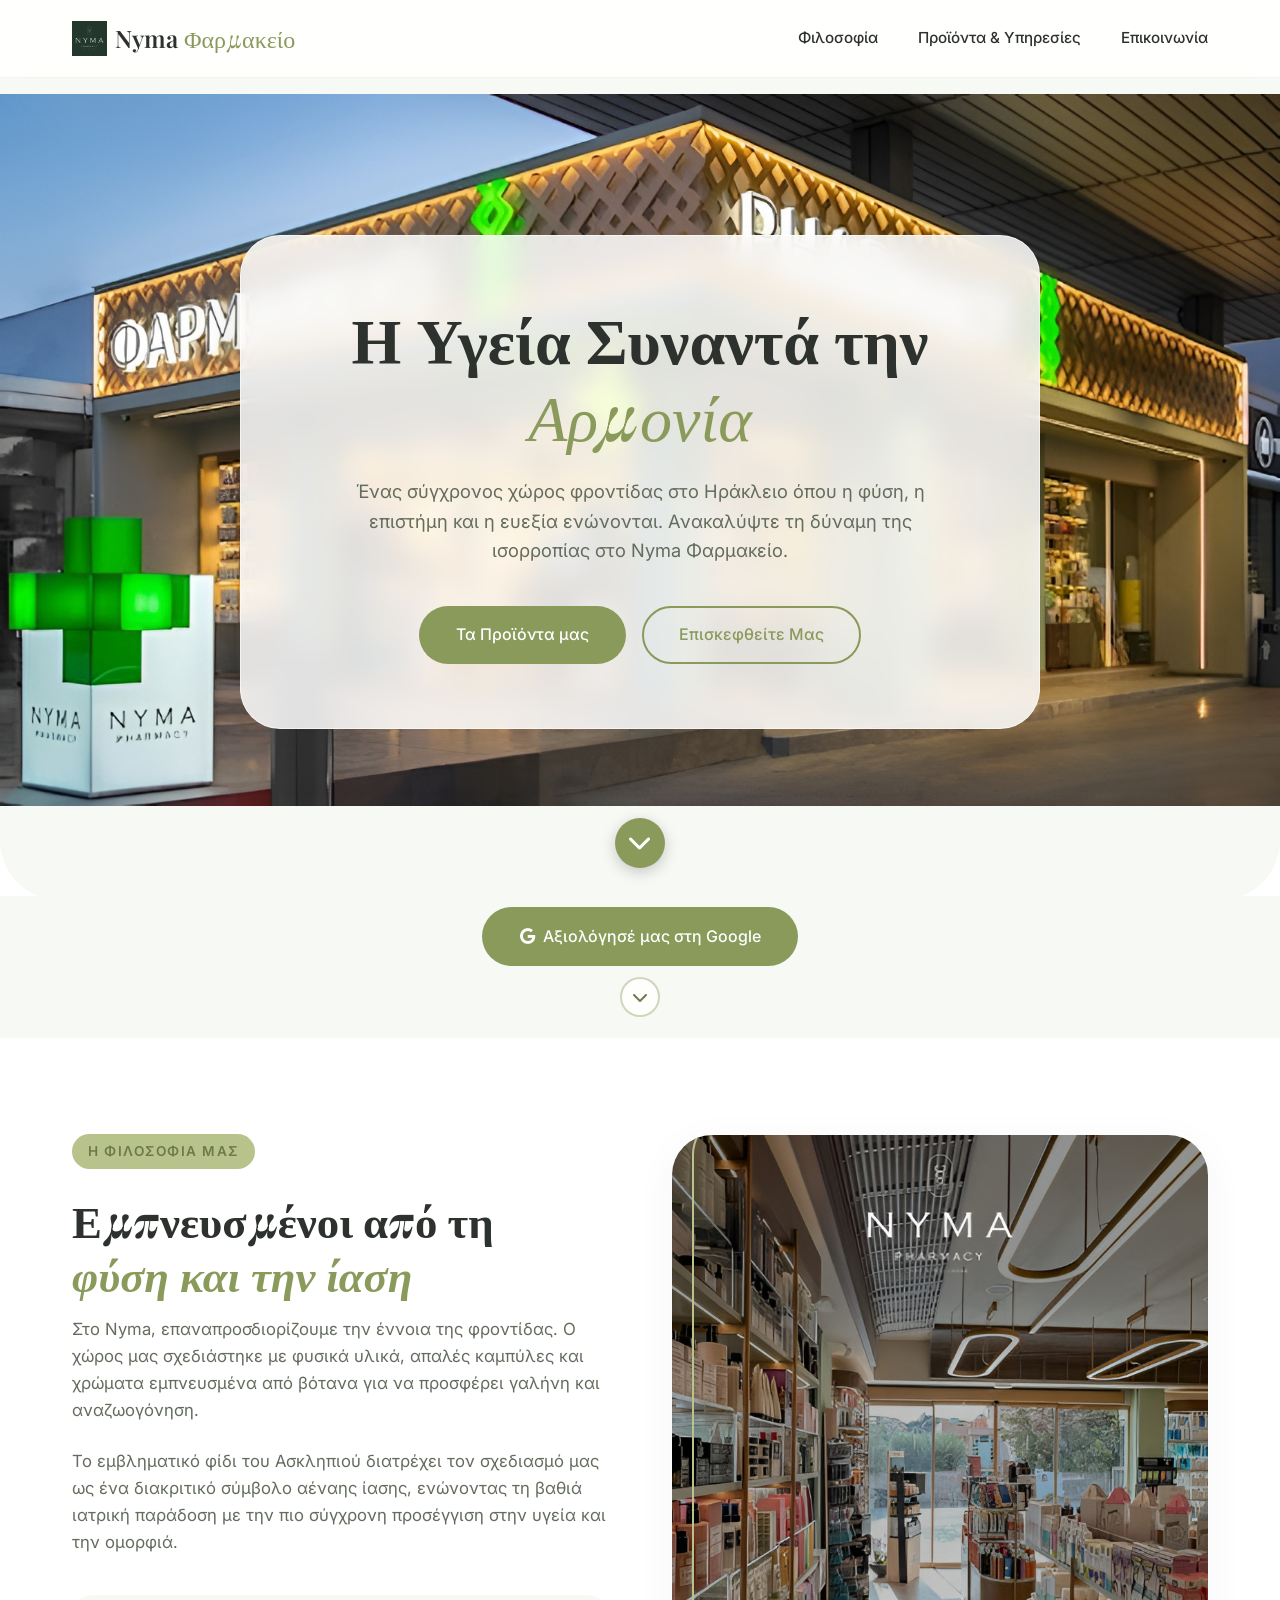
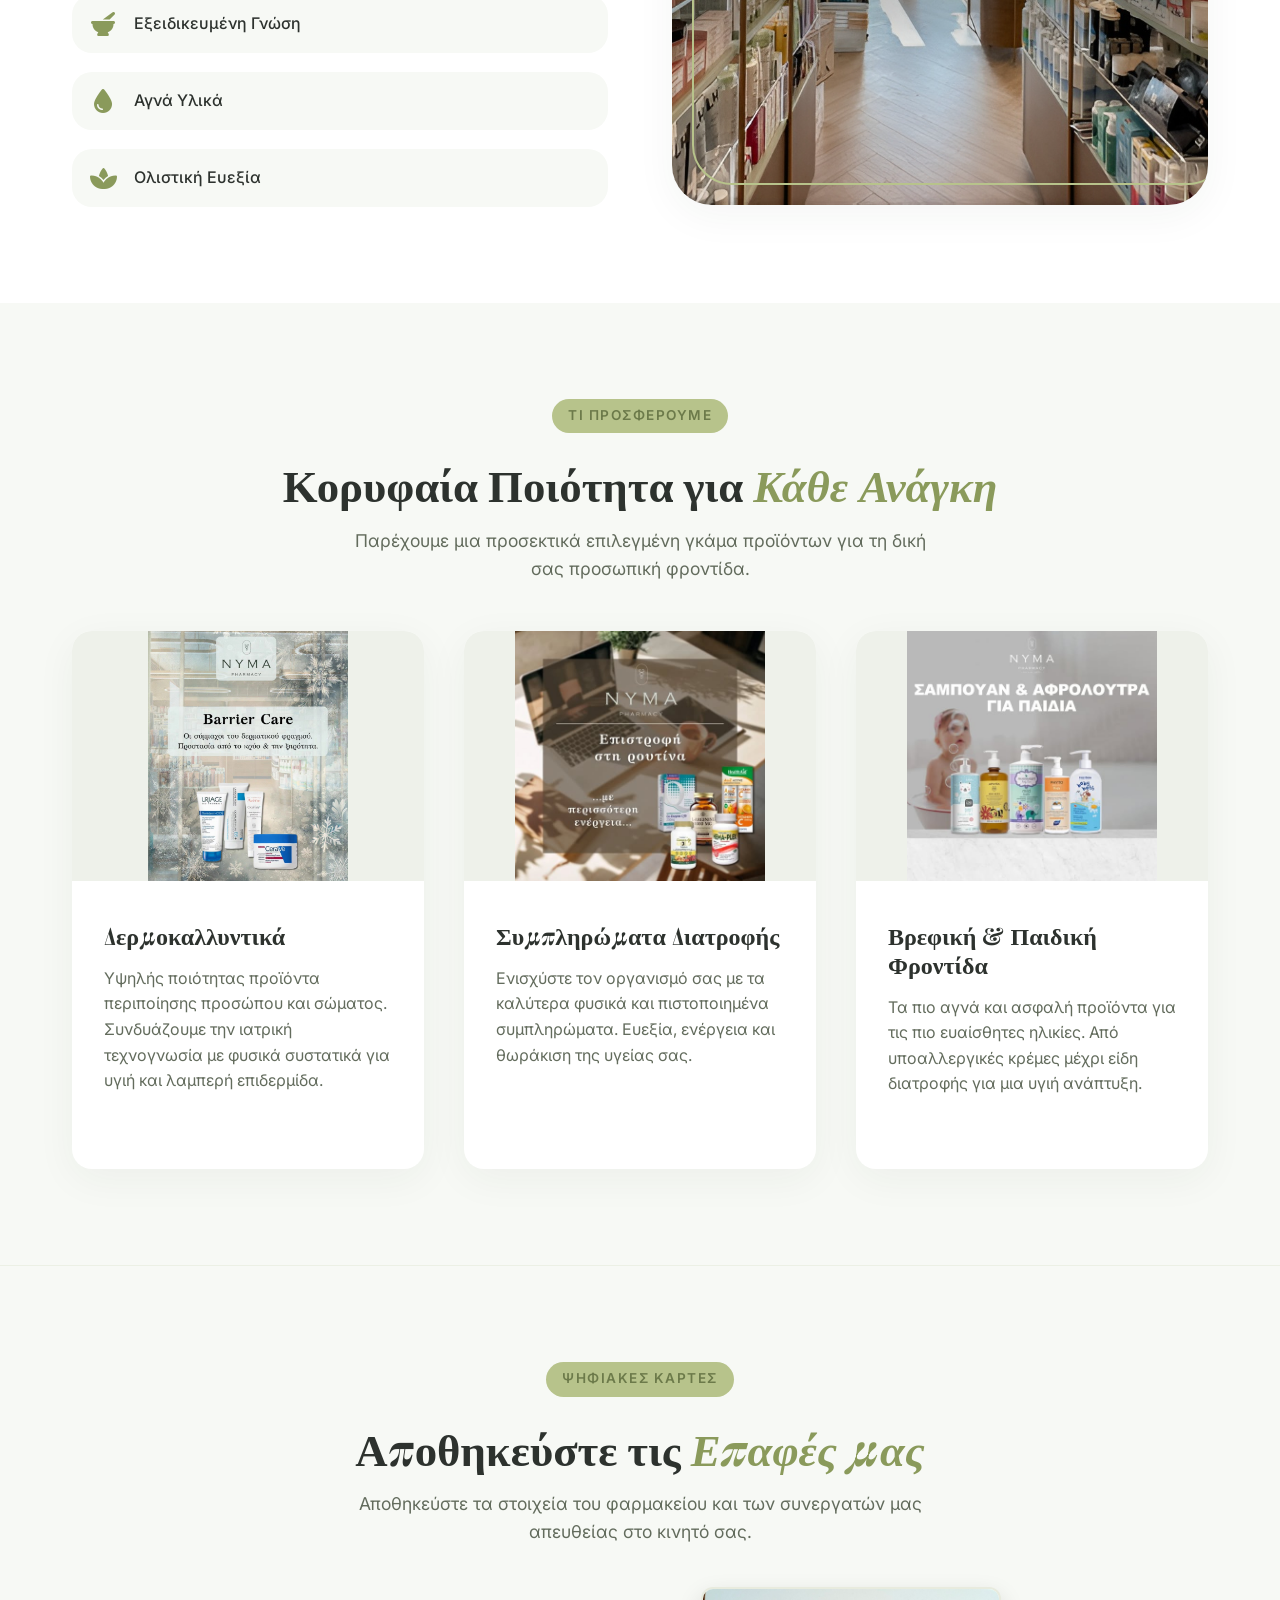
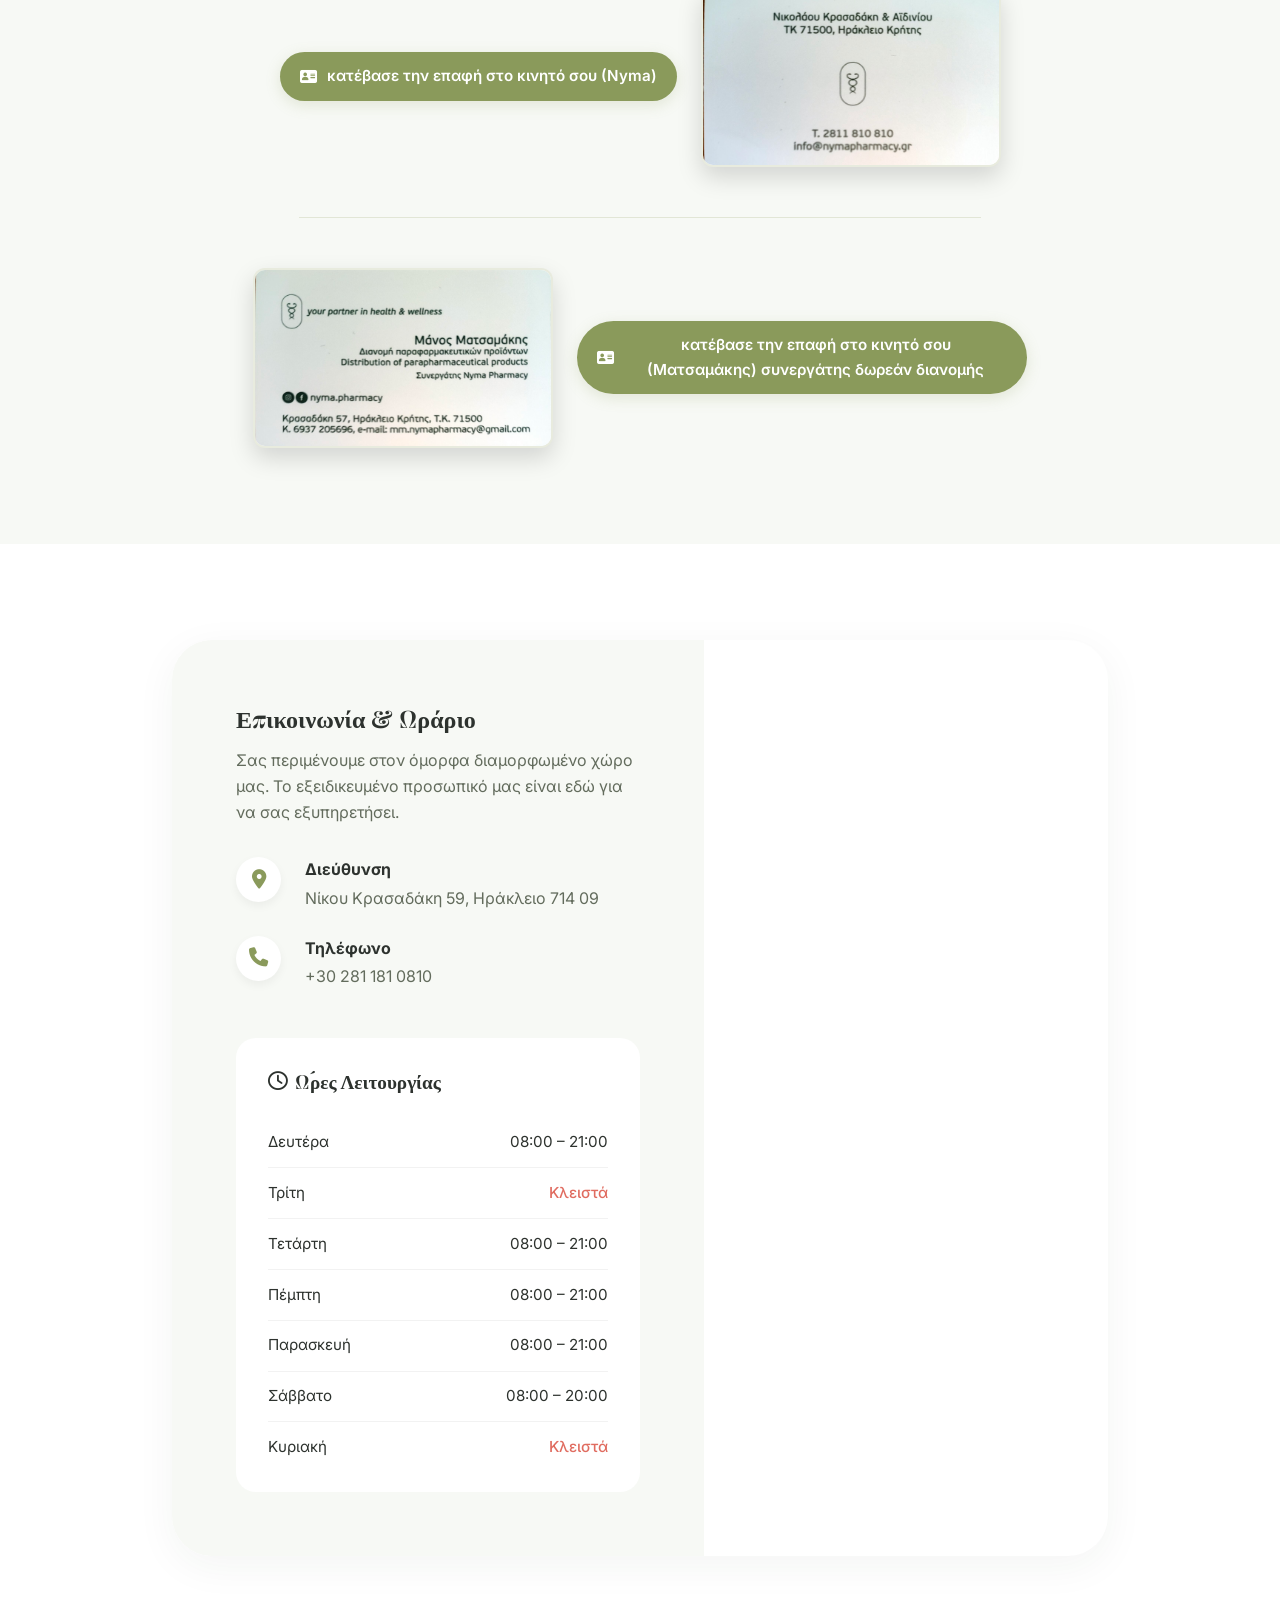
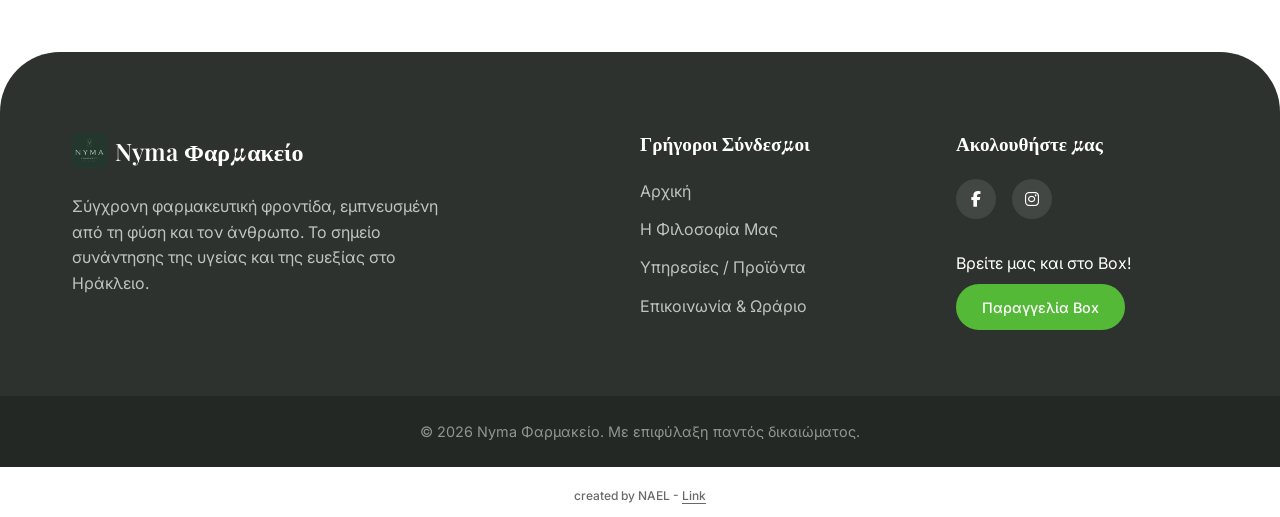
==== commit 049dcaf7: "Restore main site script include" ====
--- a/index.html
+++ b/index.html
@@ -288,5 +288,7 @@
       <span>created by NAEL -</span>
       <a href="https://nasosps.github.io/page/" target="_blank" rel="noopener" style="color:inherit;text-decoration:underline;text-underline-offset:3px;">Link</a>
     </div>
+
+    <script src="assets/js/main.js?v=20260312b"></script>
 </body>
 </html>
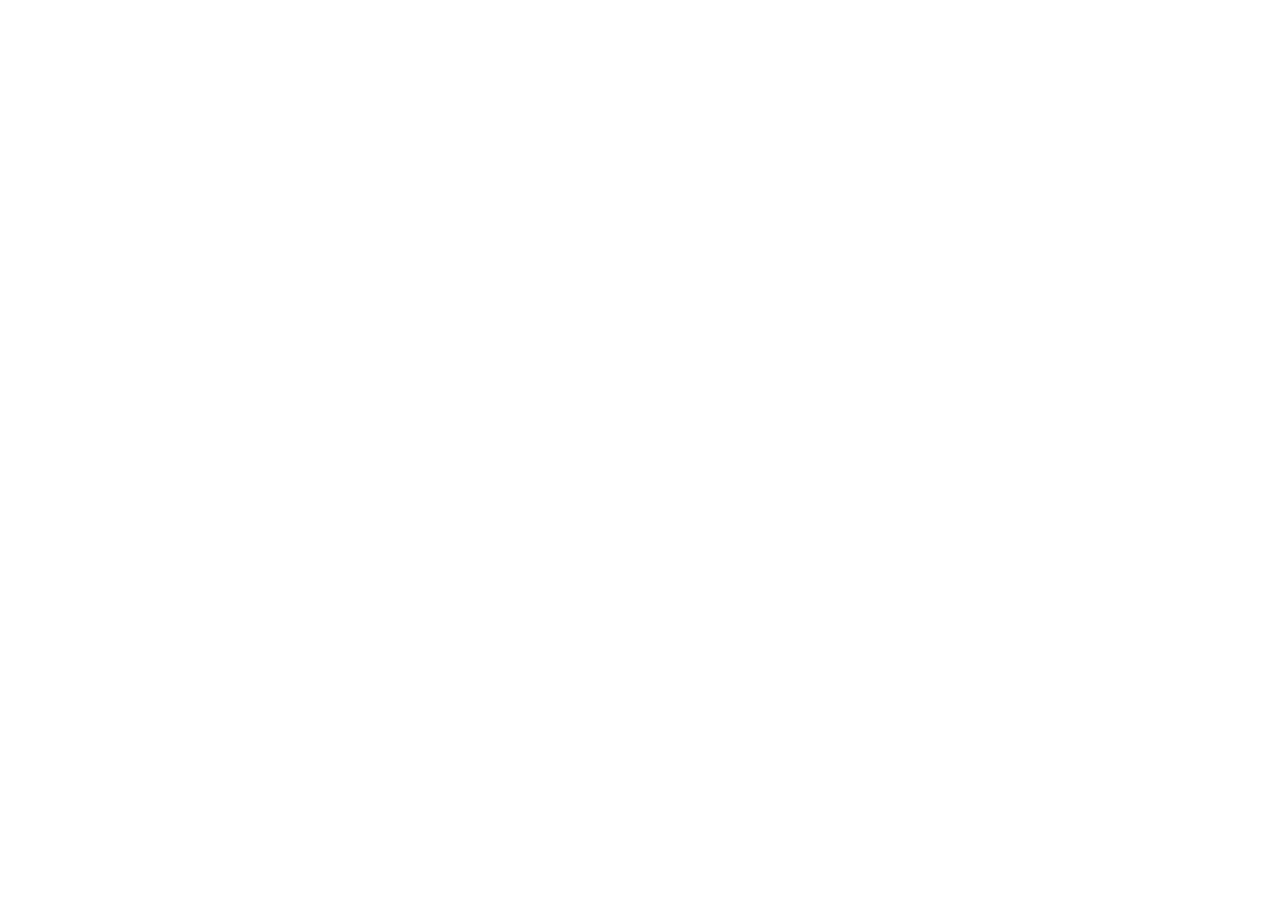
==== commit 00f7c554: "Redirect GitHub Pages to p3d.gr" ====
--- a/index.html
+++ b/index.html
@@ -1,294 +1,14 @@
-<!DOCTYPE html>
-<html lang="el">
-<head>
-    <meta charset="UTF-8">
-    <meta name="viewport" content="width=device-width, initial-scale=1.0">
-    <title>Nyma Φαρμακείο | Ηράκλειο Κρήτης</title>
-    <meta name="description" content="Nyma Φαρμακείο στο Ηράκλειο. Ευεξία, δερμοκαλλυντικά, συμπληρώματα διατροφής και βρεφική φροντίδα με επίκεντρο τον άνθρωπο και τη φύση.">
-    
-    <!-- Google Fonts -->
-    <link rel="preconnect" href="https://fonts.googleapis.com">
-    <link rel="preconnect" href="https://fonts.gstatic.com" crossorigin>
-    <link href="https://fonts.googleapis.com/css2?family=Inter:wght@300;400;500;600&family=Playfair+Display:ital,wght@0,400;0,600;1,400&family=Montserrat:ital,wght@0,400;0,500;0,600;0,700;1,400;1,500&display=swap" rel="stylesheet">
-    <link rel="preload" as="image" href="assets/images/real_storefront.jpg">
-    
-    <!-- Font Awesome -->
-    <link rel="stylesheet" href="https://cdnjs.cloudflare.com/ajax/libs/font-awesome/6.4.0/css/all.min.css">
-    
-    <link rel="stylesheet" href="assets/css/style.css?v=20260312b">
-</head>
-<body>
-
-    <!-- Navigation -->
-    <nav class="navbar" id="navbar">
-        <div class="nav-container">
-            <a href="#" class="logo">
-                <img src="assets/images/real_logo.png" alt="Nyma" class="logo-icon" style="height: 35px; width: auto; object-fit: contain;">
-                <span class="logo-text">Nyma <span class="logo-light">Φαρμακείο</span></span>
-            </a>
-            <div class="nav-links">
-                <a href="#about">Φιλοσοφία</a>
-                <a href="#services">Προϊόντα & Υπηρεσίες</a>
-                <a href="#contact">Επικοινωνία</a>
-            </div>
-            <div class="mobile-menu-btn" id="mobileMenuBtn">
-                <i class="fa-solid fa-bars"></i>
-            </div>
-        </div>
-    </nav>
-
-    <!-- Mobile Menu Overlay -->
-    <div class="mobile-menu" id="mobileMenu">
-        <div class="close-btn" id="closeMenuBtn"><i class="fa-solid fa-xmark"></i></div>
-        <a href="#about" class="mobile-link">Φιλοσοφία</a>
-        <a href="#services" class="mobile-link">Προϊόντα & Υπηρεσίες</a>
-        <a href="#contact" class="mobile-link">Επικοινωνία</a>
-    </div>
-
-    <!-- Hero Section -->
-    <header class="hero" id="home">
-        <div class="hero-bg">
-            <img src="assets/images/real_storefront.jpg" alt="Εξωτερικό σύγχρονου φαρμακείου Nyma" class="hero-img" loading="eager" fetchpriority="high" decoding="async" style="object-fit: contain; object-position: center; width: 100%; height: 100%; background-color: #f7f9f5;">
-        </div>
-        <div class="hero-content reveal-up">
-            <div class="glass-card">
-                <h1>Η Υγεία Συναντά την <span class="highlight">Αρμονία</span></h1>
-                <p>Ένας σύγχρονος χώρος φροντίδας στο Ηράκλειο όπου η φύση, η επιστήμη και η ευεξία ενώνονται. Ανακαλύψτε τη δύναμη της ισορροπίας στο Nyma Φαρμακείο.</p>
-                <div class="hero-buttons">
-                    <a href="#services" class="btn btn-primary">Τα Προϊόντα μας</a>
-                    <a href="#contact" class="btn btn-outline">Επισκεφθείτε Μας</a>
-                </div>
-            </div>
-        </div>
-        <div class="scroll-indicator">
-            <a href="#about"><i class="fa-solid fa-chevron-down"></i></a>
-        </div>
-    </header>
-
-    <!-- Quick Review CTA -->
-    <section class="hero-review-strip">
-        <div class="container text-center">
-            <a href="https://search.google.com/local/writereview?placeid=ChIJ88dmMfpZmhQR6Gms7-CcqRM" target="_blank" rel="noopener noreferrer" class="btn btn-primary btn-review">
-                <i class="fa-brands fa-google"></i>
-                Αξιολόγησέ μας στη Google
-            </a>
-            <a href="#about" class="review-down-arrow" aria-label="Κάνε κύλιση προς τα κάτω">
-                <i class="fa-solid fa-chevron-down"></i>
-            </a>
-        </div>
-    </section>
-
-    <!-- About Section -->
-    <section class="about section-padding" id="about">
-        <div class="container auto-grid">
-            <div class="about-text reveal-left">
-                <div class="section-badge">Η Φιλοσοφία Μας</div>
-                <h2 class="section-title">Εμπνευσμένοι από τη <br><span>φύση και την ίαση</span></h2>
-                <p>Στο Nyma, επαναπροσδιορίζουμε την έννοια της φροντίδας. Ο χώρος μας σχεδιάστηκε με φυσικά υλικά, απαλές καμπύλες και χρώματα εμπνευσμένα από βότανα για να προσφέρει γαλήνη και αναζωογόνηση.</p>
-                <p>Το εμβληματικό φίδι του Ασκληπιού διατρέχει τον σχεδιασμό μας ως ένα διακριτικό σύμβολο αέναης ίασης, ενώνοντας τη βαθιά ιατρική παράδοση με την πιο σύγχρονη προσέγγιση στην υγεία και την ομορφιά.</p>
-                <div class="about-features">
-                    <div class="feature">
-                        <i class="fa-solid fa-mortar-pestle"></i>
-                        <span>Εξειδικευμένη Γνώση</span>
-                    </div>
-                    <div class="feature">
-                        <i class="fa-solid fa-droplet"></i>
-                        <span>Αγνά Υλικά</span>
-                    </div>
-                    <div class="feature">
-                        <i class="fa-solid fa-spa"></i>
-                        <span>Ολιστική Ευεξία</span>
-                    </div>
-                </div>
-            </div>
-            <div class="about-image-wrapper reveal-right">
-                <div class="about-image-card">
-                    <img src="assets/images/highres_interior.png" alt="Φαρμακείο Nyma - Φιλοσοφία">
-                    <div class="aesthetic-shape"></div>
-                </div>
-            </div>
-        </div>
-    </section>
-
-    <!-- Services/Products Section -->
-    <section class="services section-padding bg-light" id="services">
-        <div class="container">
-            <div class="text-center reveal-up">
-                <div class="section-badge">Τι Προσφέρουμε</div>
-                <h2 class="section-title">Κορυφαία Ποιότητα για <span>Κάθε Ανάγκη</span></h2>
-                <p class="section-subtitle">Παρέχουμε μια προσεκτικά επιλεγμένη γκάμα προϊόντων για τη δική σας προσωπική φροντίδα.</p>
-            </div>
-            
-            <div class="services-grid mt-5">
-                <!-- Card 1 -->
-                <div class="service-card reveal-up" style="transition-delay: 0.1s;">
-                    <div class="card-img-wrapper">
-                        <img src="assets/images/skincare.jpg" alt="Δερμοκαλλυντικά που διατίθενται στο Nyma" class="card-img service-img-dermo">
-                    </div>
-                    <div class="card-content">
-                        <h3>Δερμοκαλλυντικά</h3>
-                        <p>Υψηλής ποιότητας προϊόντα περιποίησης προσώπου και σώματος. Συνδυάζουμε την ιατρική τεχνογνωσία με φυσικά συστατικά για υγιή και λαμπερή επιδερμίδα.</p>
-                    </div>
-                </div>
-                
-                <!-- Card 2 -->
-                <div class="service-card reveal-up" style="transition-delay: 0.2s;">
-                    <div class="card-img-wrapper">
-                        <img src="assets/images/sumpliment.jpg" alt="Συμπληρώματα διατροφής στο Nyma" class="card-img service-img-supplements">
-                    </div>
-                    <div class="card-content">
-                        <h3>Συμπληρώματα Διατροφής</h3>
-                        <p>Ενισχύστε τον οργανισμό σας με τα καλύτερα φυσικά και πιστοποιημένα συμπληρώματα. Ευεξία, ενέργεια και θωράκιση της υγείας σας.</p>
-                    </div>
-                </div>
-                
-                <!-- Card 3 -->
-                <div class="service-card reveal-up" style="transition-delay: 0.3s;">
-                    <div class="card-img-wrapper">
-                        <img src="assets/images/baby.jpg" alt="Βρεφική και παιδική φροντίδα στο Nyma" class="card-img service-img-baby">
-                    </div>
-                    <div class="card-content">
-                        <h3>Βρεφική & Παιδική Φροντίδα</h3>
-                        <p>Τα πιο αγνά και ασφαλή προϊόντα για τις πιο ευαίσθητες ηλικίες. Από υποαλλεργικές κρέμες μέχρι είδη διατροφής για μια υγιή ανάπτυξη.</p>
-                    </div>
-                </div>
-            </div>
-        </div>
-    </section>
-
-    <!-- Digital Cards & VCF Downloads -->
-    <section class="digital-cards section-padding bg-light" id="cards" style="background: #F7F9F5; border-top: 1px solid rgba(138, 154, 91, 0.1);">
-        <div class="container text-center reveal-up">
-            <div class="section-badge">Ψηφιακές Κάρτες</div>
-            <h2 class="section-title">Αποθηκεύστε τις <span>Επαφές μας</span></h2>
-            <p class="section-subtitle">Αποθηκεύστε τα στοιχεία του φαρμακείου και των συνεργατών μας απευθείας στο κινητό σας.</p>
-
-            <div class="cards-wrapper" style="margin-top: 40px; align-items: stretch;">
-
-                <div class="middle-block">
-                    <a class="button" href="contact.vcf" download>
-                        <i class="fa-solid fa-address-card"></i> κατέβασε την επαφή στο κινητό σου (Νyma)
-                    </a>
-                </div>
-
-                <div class="card" style="box-shadow: 0 10px 25px rgba(0,0,0,0.15);">
-                    <img src="Card_nyma.jpg" alt="Nyma Pharmacy (Back)">
-                </div>
-            </div>
-
-            <div style="height: 1px; width: 60%; background: rgba(138, 154, 91, 0.2); margin: 50px auto;"></div>
-
-            <div class="cards-wrapper">
-                <div class="card" style="box-shadow: 0 10px 25px rgba(0,0,0,0.15);">
-                    <img src="Card_Manos_Matsamakis.jpg" alt="Manos Matsamakis (Διανομή)">
-                </div>
-                <div class="middle-block">
-                    <a class="button" href="matsamakis.vcf" download style="max-width: 450px;">
-                        <i class="fa-solid fa-address-card"></i> κατέβασε την επαφή στο κινητό σου (Ματσαμάκης) συνεργάτης δωρεάν διανομής
-                    </a>
-                </div>
-            </div>
-        </div>
-    </section>
-
-    <!-- Info & Map Section -->
-    <section class="contact section-padding" id="contact">
-        <div class="container container-narrow reveal-up">
-            <div class="contact-card">
-                <div class="contact-info">
-                    <h2>Επικοινωνία & Ωράριο</h2>
-                    <p class="contact-desc">Σας περιμένουμε στον όμορφα διαμορφωμένο χώρο μας. Το εξειδικευμένο προσωπικό μας είναι εδώ για να σας εξυπηρετήσει.</p>
-                    
-                    <ul class="contact-details">
-                        <li>
-                            <div class="icon-box"><i class="fa-solid fa-location-dot"></i></div>
-                            <div>
-                                <strong>Διεύθυνση</strong>
-                                <span>Νίκου Κρασαδάκη 59, Ηράκλειο 714 09</span>
-                            </div>
-                        </li>
-                        <li>
-                            <div class="icon-box"><i class="fa-solid fa-phone"></i></div>
-                            <div>
-                                <strong>Τηλέφωνο</strong>
-                                <span><a href="tel:+302811810810">+30 281 181 0810</a></span>
-                            </div>
-                        </li>
-                    </ul>
-
-                    <div class="hours-box">
-                        <h4 class="hours-title"><i class="fa-regular fa-clock"></i> Ώρες Λειτουργίας</h4>
-                        <ul class="hours-list">
-                            <li><span>Δευτέρα</span> <span>08:00 – 21:00</span></li>
-                            <li><span>Τρίτη</span> <span class="closed">Κλειστά</span></li>
-                            <li><span>Τετάρτη</span> <span>08:00 – 21:00</span></li>
-                            <li><span>Πέμπτη</span> <span>08:00 – 21:00</span></li>
-                            <li><span>Παρασκευή</span> <span>08:00 – 21:00</span></li>
-                            <li><span>Σάββατο</span> <span>08:00 – 20:00</span></li>
-                            <li><span>Κυριακή</span> <span class="closed">Κλειστά</span></li>
-                        </ul>
-                    </div>
-                </div>
-                <div class="contact-map">
-                    <iframe src="https://maps.google.com/maps?width=100%25&amp;height=600&amp;hl=en&amp;q=%CE%9D%CE%AF%CE%BA%CE%BF%CF%85%20%CE%9A%CF%81%CE%B1%CF%83%CE%B1%CE%B4%CE%AC%CE%BA%CE%B7%2059,%20%CE%97%CF%81%CE%AC%CE%BA%CE%BB%CE%B5%CE%B9%CE%BF%20714%2009+(Nyma%20Pharmacy)&amp;t=&amp;z=17&amp;ie=UTF8&amp;iwloc=B&amp;output=embed" width="100%" height="100%" style="border:0;" allowfullscreen="" loading="lazy" referrerpolicy="no-referrer-when-downgrade"></iframe>
-                </div>
-            </div>
-        </div>
-    </section>
-
-    <!-- Footer -->
-    <footer class="footer">
-        <div class="container footer-content">
-            <div class="footer-brand">
-                <a href="#" class="logo footer-logo">
-                    <img src="assets/images/real_logo.png" alt="Nyma" class="logo-icon" style="height: 35px; width: auto; object-fit: contain;">
-                    <span class="logo-text">Nyma Φαρμακείο</span>
-                </a>
-                <p>Σύγχρονη φαρμακευτική φροντίδα, εμπνευσμένη από τη φύση και τον άνθρωπο. Το σημείο συνάντησης της υγείας και της ευεξίας στο Ηράκλειο.</p>
-            </div>
-            <div class="footer-links">
-                <h4>Γρήγοροι Σύνδεσμοι</h4>
-                <ul>
-                    <li><a href="#home">Αρχική</a></li>
-                    <li><a href="#about">Η Φιλοσοφία Μας</a></li>
-                    <li><a href="#services">Υπηρεσίες / Προϊόντα</a></li>
-                    <li><a href="#contact">Επικοινωνία & Ωράριο</a></li>
-                </ul>
-            </div>
-            <div class="footer-social">
-                <h4>Ακολουθήστε μας</h4>
-                <div class="social-icons">
-                    <a href="https://www.facebook.com/nyma.pharmacy" target="_blank" rel="noopener noreferrer"><i class="fa-brands fa-facebook-f"></i></a>
-                    <a href="https://www.instagram.com/nyma_pharmacy/" target="_blank" rel="noopener noreferrer"><i class="fa-brands fa-instagram"></i></a>
-                </div>
-                <div class="wolt-delivery">
-                    <p>Βρείτε μας και στο Box!</p>
-                    <a href="https://box.gr/delivery/irakleio-kritis/nyma-pharmacy/" target="_blank" rel="noopener noreferrer" class="btn btn-primary btn-sm mt-2" style="background-color: #55b938; border-color: #55b938; color: white;">Παραγγελία Box</a>
-                </div>
-            </div>
-        </div>
-        <div class="footer-bottom">
-            <div class="container text-center">
-                <p>&copy; 2026 Nyma Φαρμακείο. Με επιφύλαξη παντός δικαιώματος.</p>
-            </div>
-        </div>
-    </footer>
-
-    <!-- Floating Mobile Action Bar -->
-    <div class="mobile-action-bar">
-        <a href="tel:+302811810810" class="action-item"><i class="fa-solid fa-phone"></i><span>Κλήση</span></a>
-        <a href="https://maps.google.com/?q=Nikos+Krasadaki+59,+Iraklio+714+09" target="_blank" class="action-item"><i class="fa-solid fa-location-dot"></i><span>Χάρτης</span></a>
-        <a href="https://box.gr/delivery/irakleio-kritis/nyma-pharmacy/" target="_blank" class="action-item box-btn"><i class="fa-solid fa-box"></i><span>Box</span></a>
-        <a href="https://search.google.com/local/writereview?placeid=ChIJ88dmMfpZmhQR6Gms7-CcqRM" target="_blank" rel="noopener noreferrer" class="action-item review-btn"><i class="fa-brands fa-google"></i><span>Review</span></a>
-        <a href="contact.vcf" download class="action-item"><i class="fa-solid fa-address-card"></i><span>Επαφή</span></a>
-    </div>
-
-    <!-- NAEL credit -->
-    <div id="nael-credit" style="margin:20px auto 12px;text-align:center;font-family:inherit;font-size:12px;line-height:1.5;font-weight:500;color:inherit;opacity:0.72;">
-      <span>created by NAEL -</span>
-      <a href="https://nasosps.github.io/page/" target="_blank" rel="noopener" style="color:inherit;text-decoration:underline;text-underline-offset:3px;">Link</a>
-    </div>
-
-    <script src="assets/js/main.js?v=20260312b"></script>
-</body>
+<!doctype html>
+<html lang="en">
+  <head>
+    <meta charset="utf-8">
+    <meta http-equiv="refresh" content="0; url=https://p3d.gr/nyma/">
+    <meta name="robots" content="noindex">
+    <link rel="canonical" href="https://p3d.gr/nyma/">
+    <script>window.location.replace("https://p3d.gr/nyma/");</script>
+    <title>Moved to p3d.gr</title>
+  </head>
+  <body>
+    <p>Moved to <a href="https://p3d.gr/nyma/">https://p3d.gr/nyma/</a>.</p>
+  </body>
 </html>
